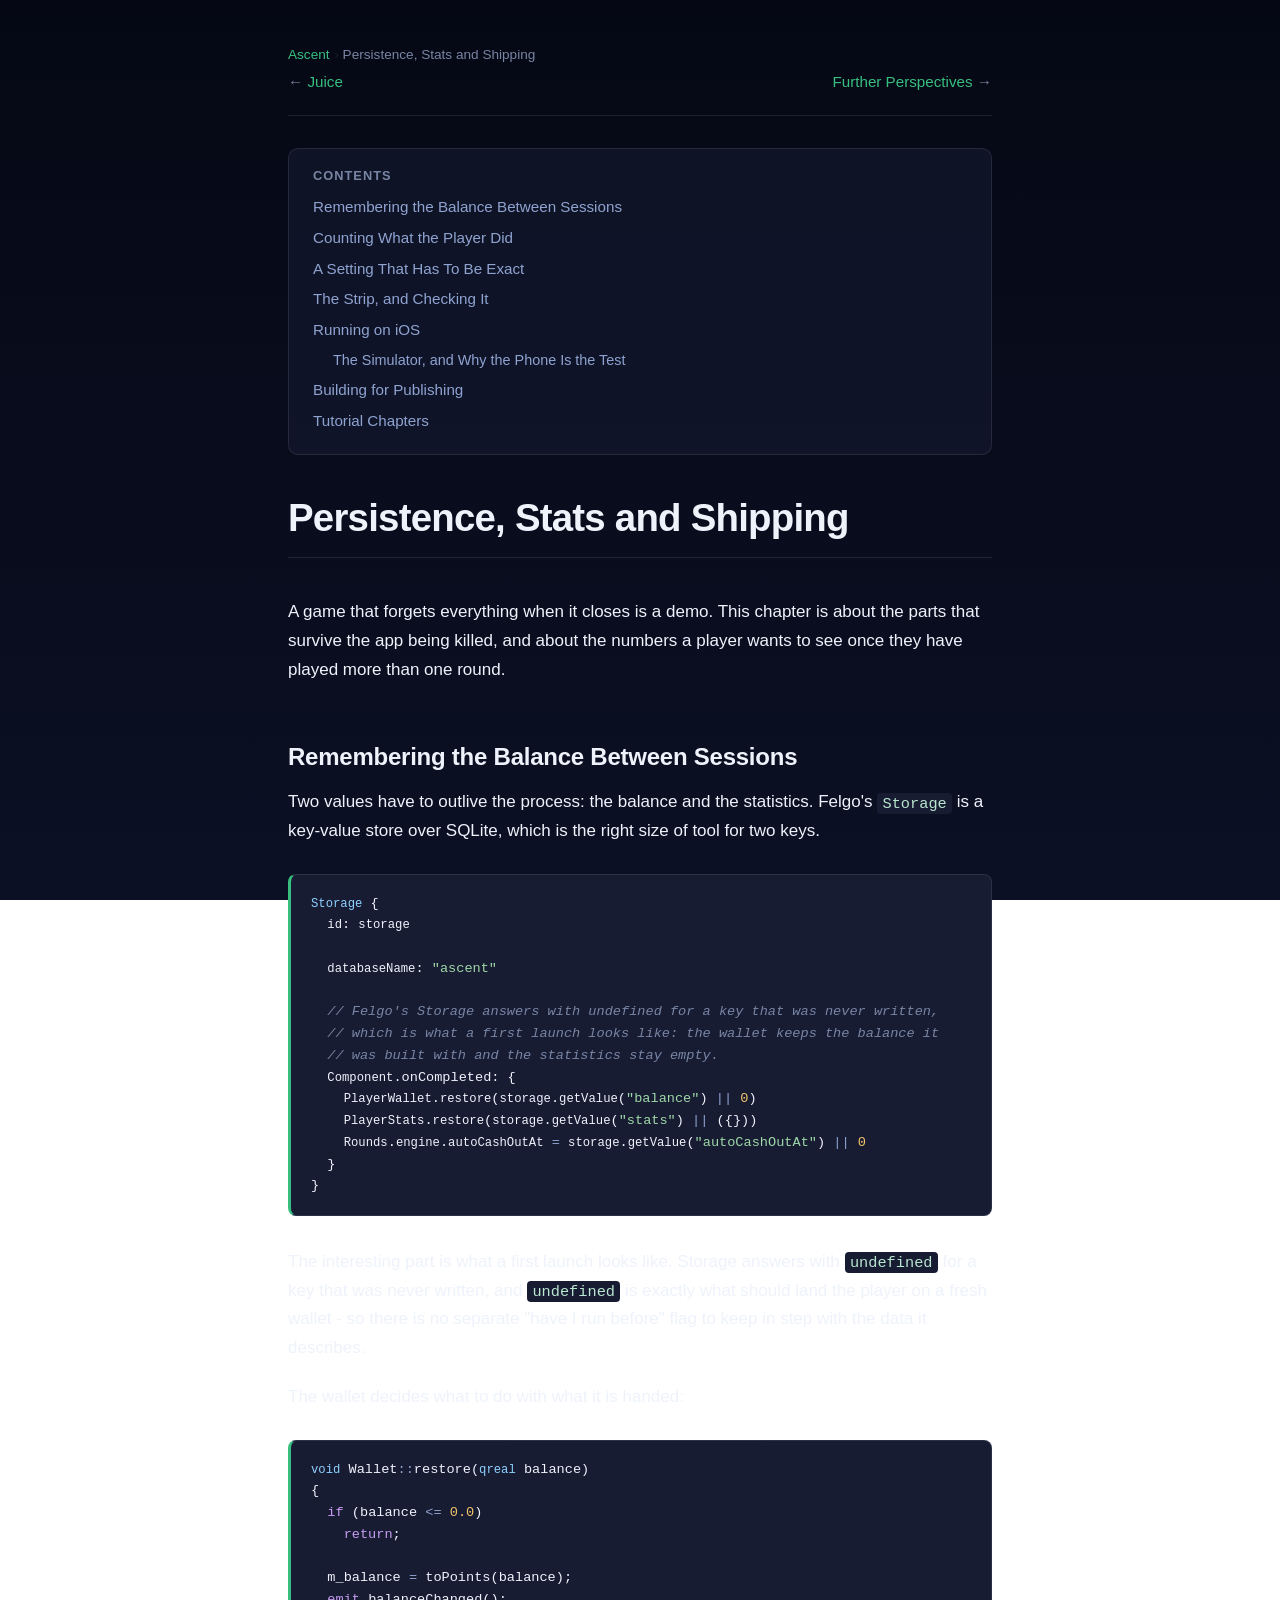
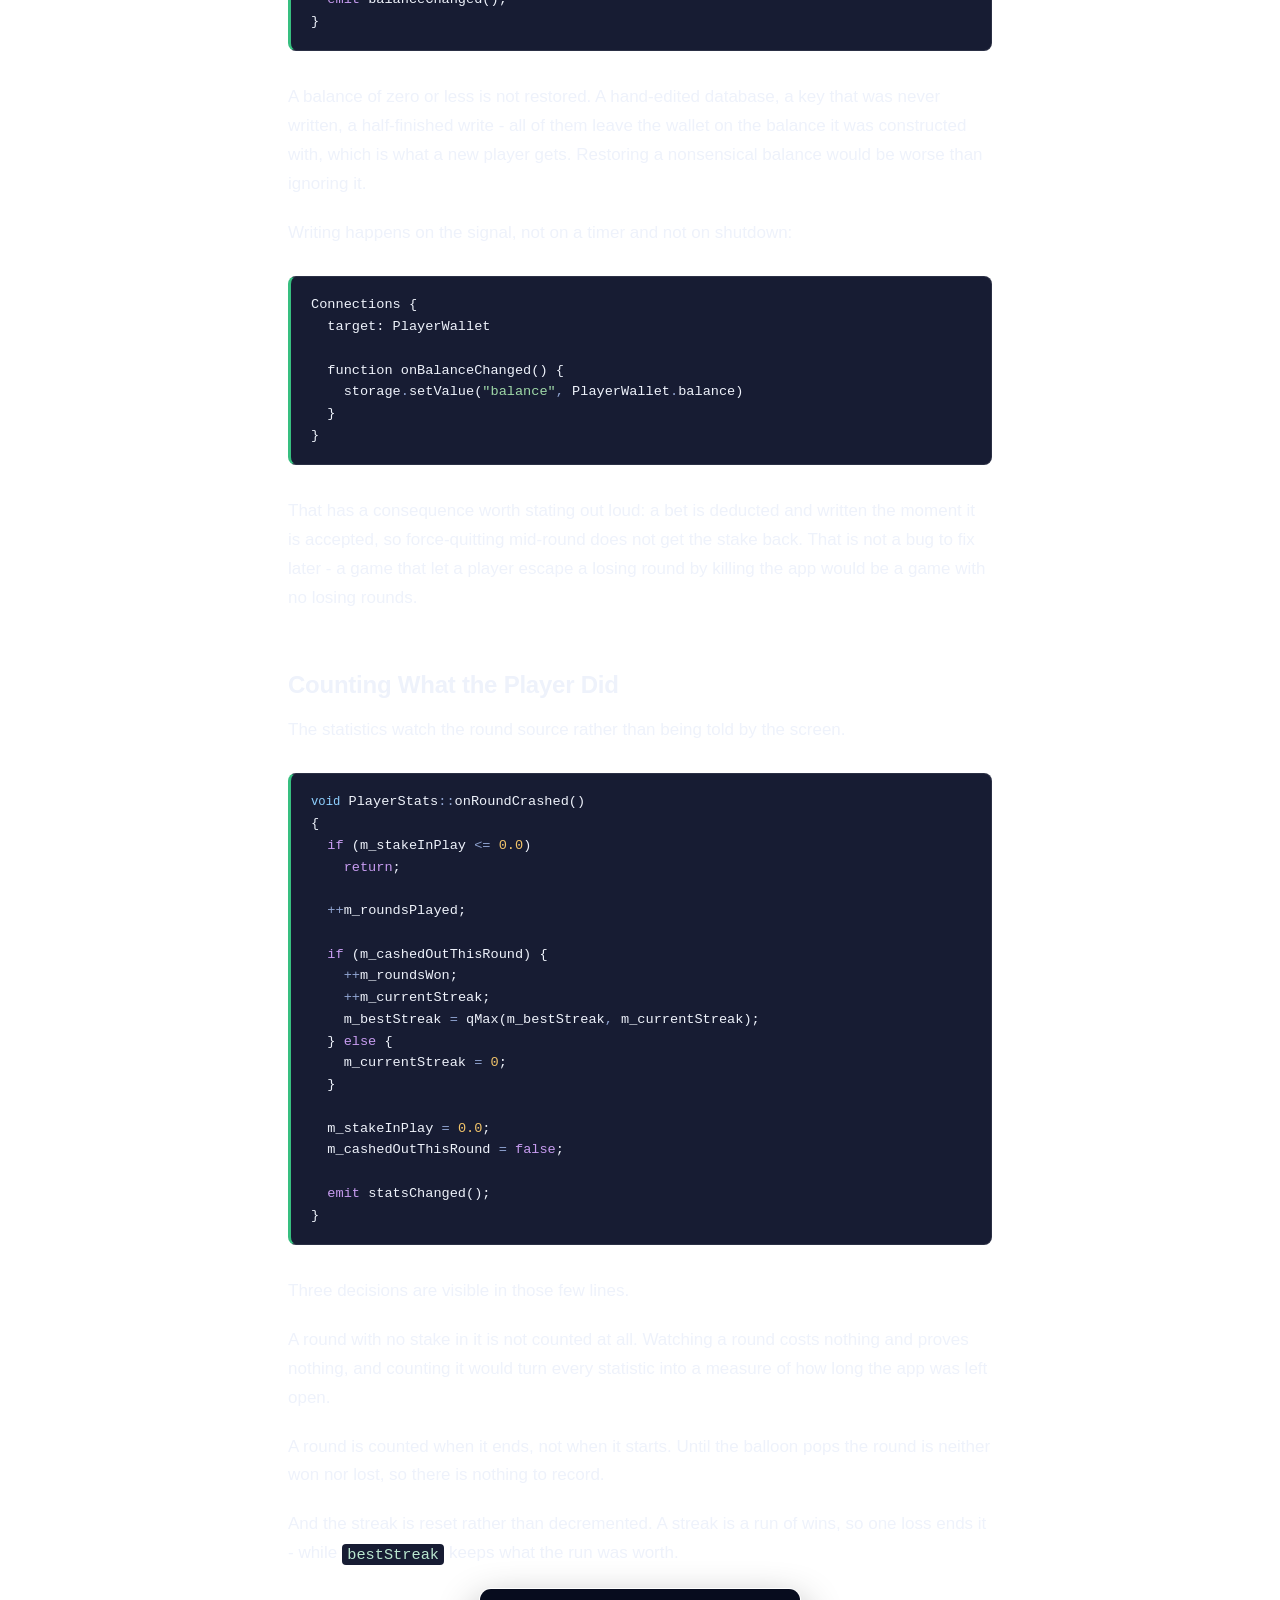
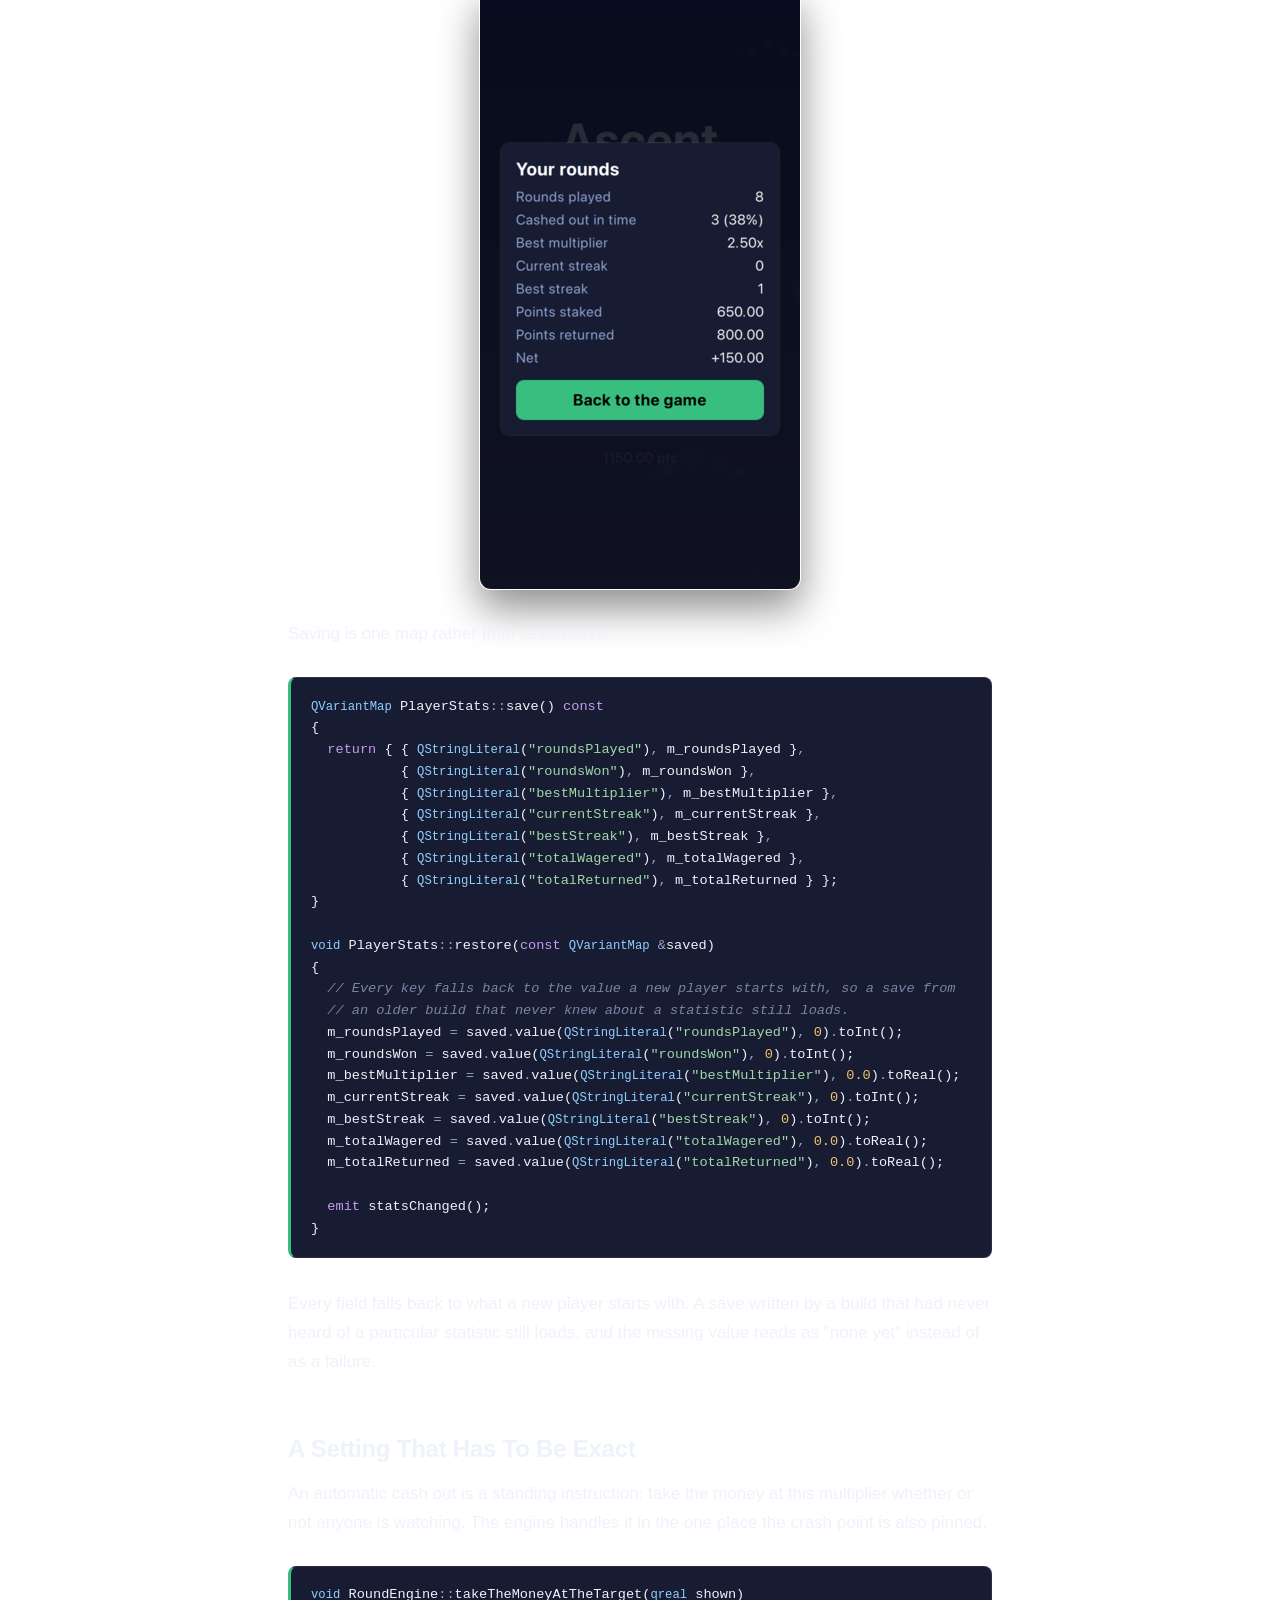
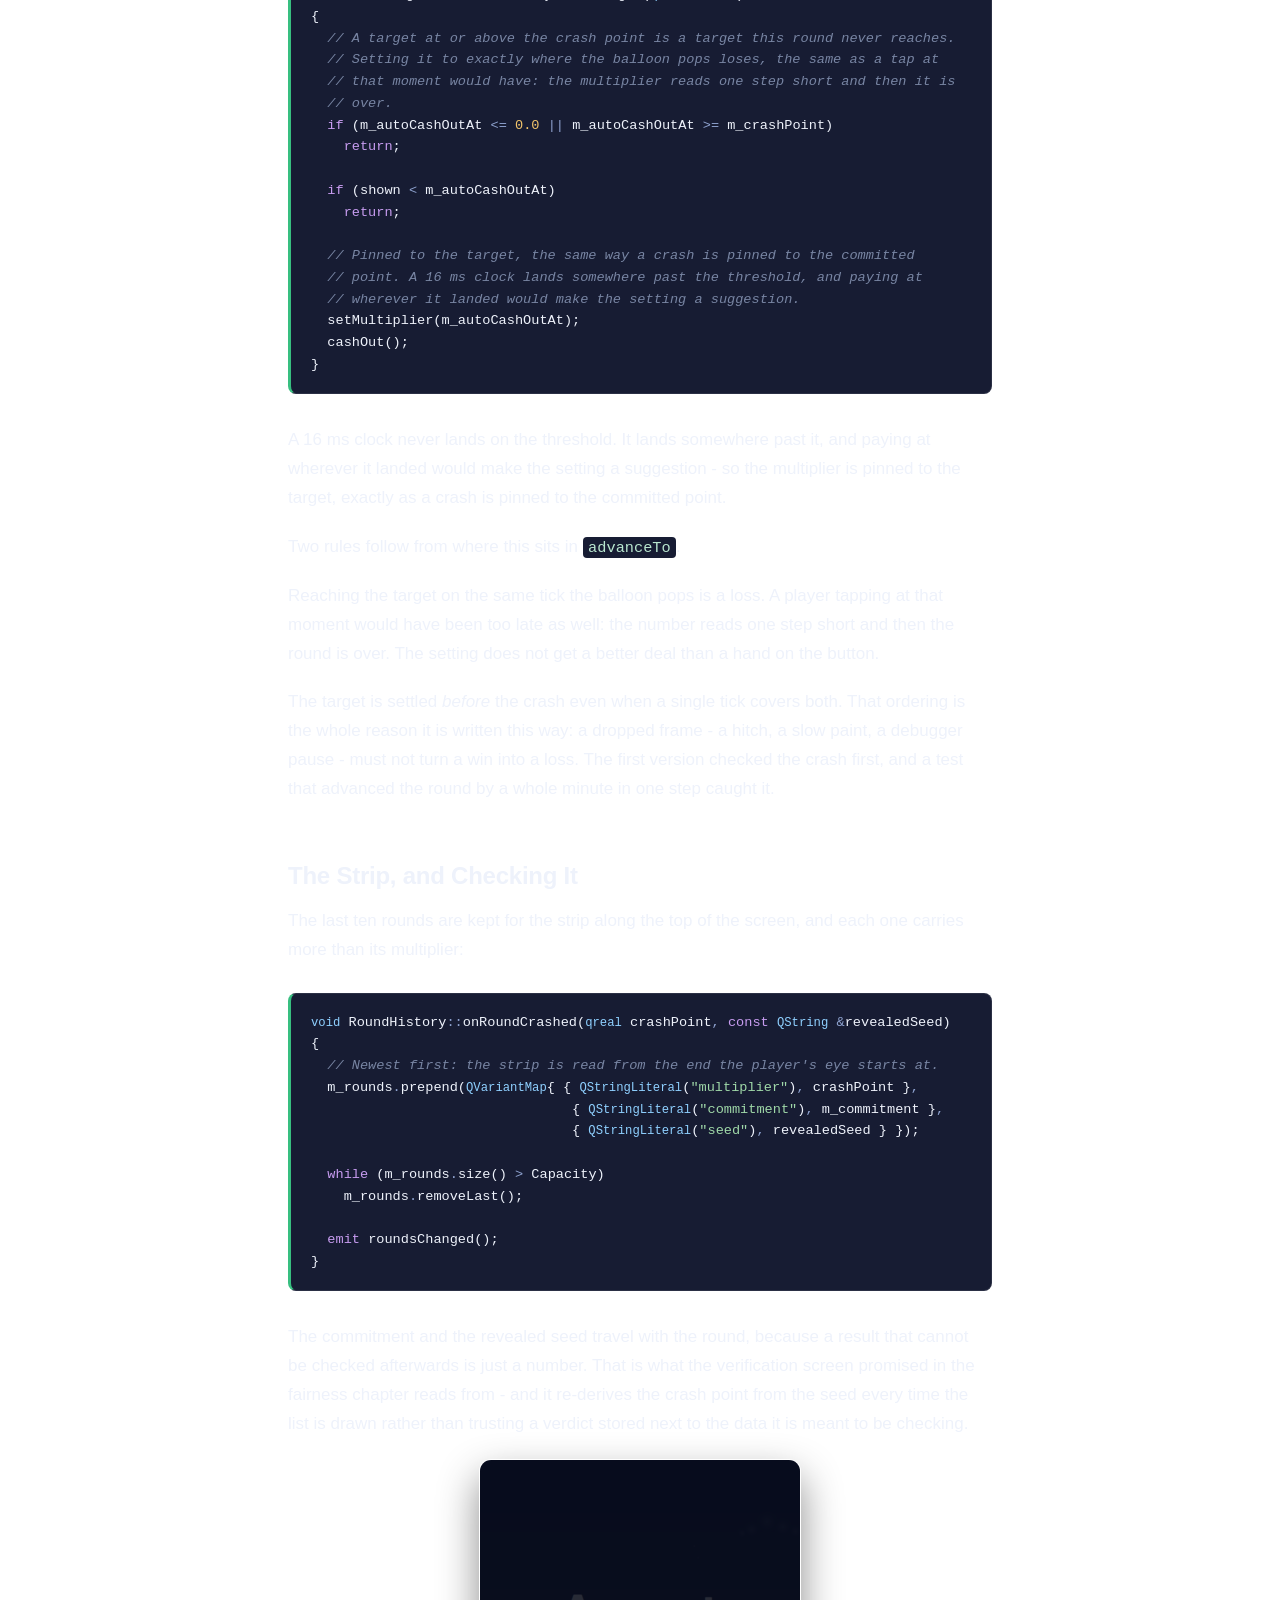
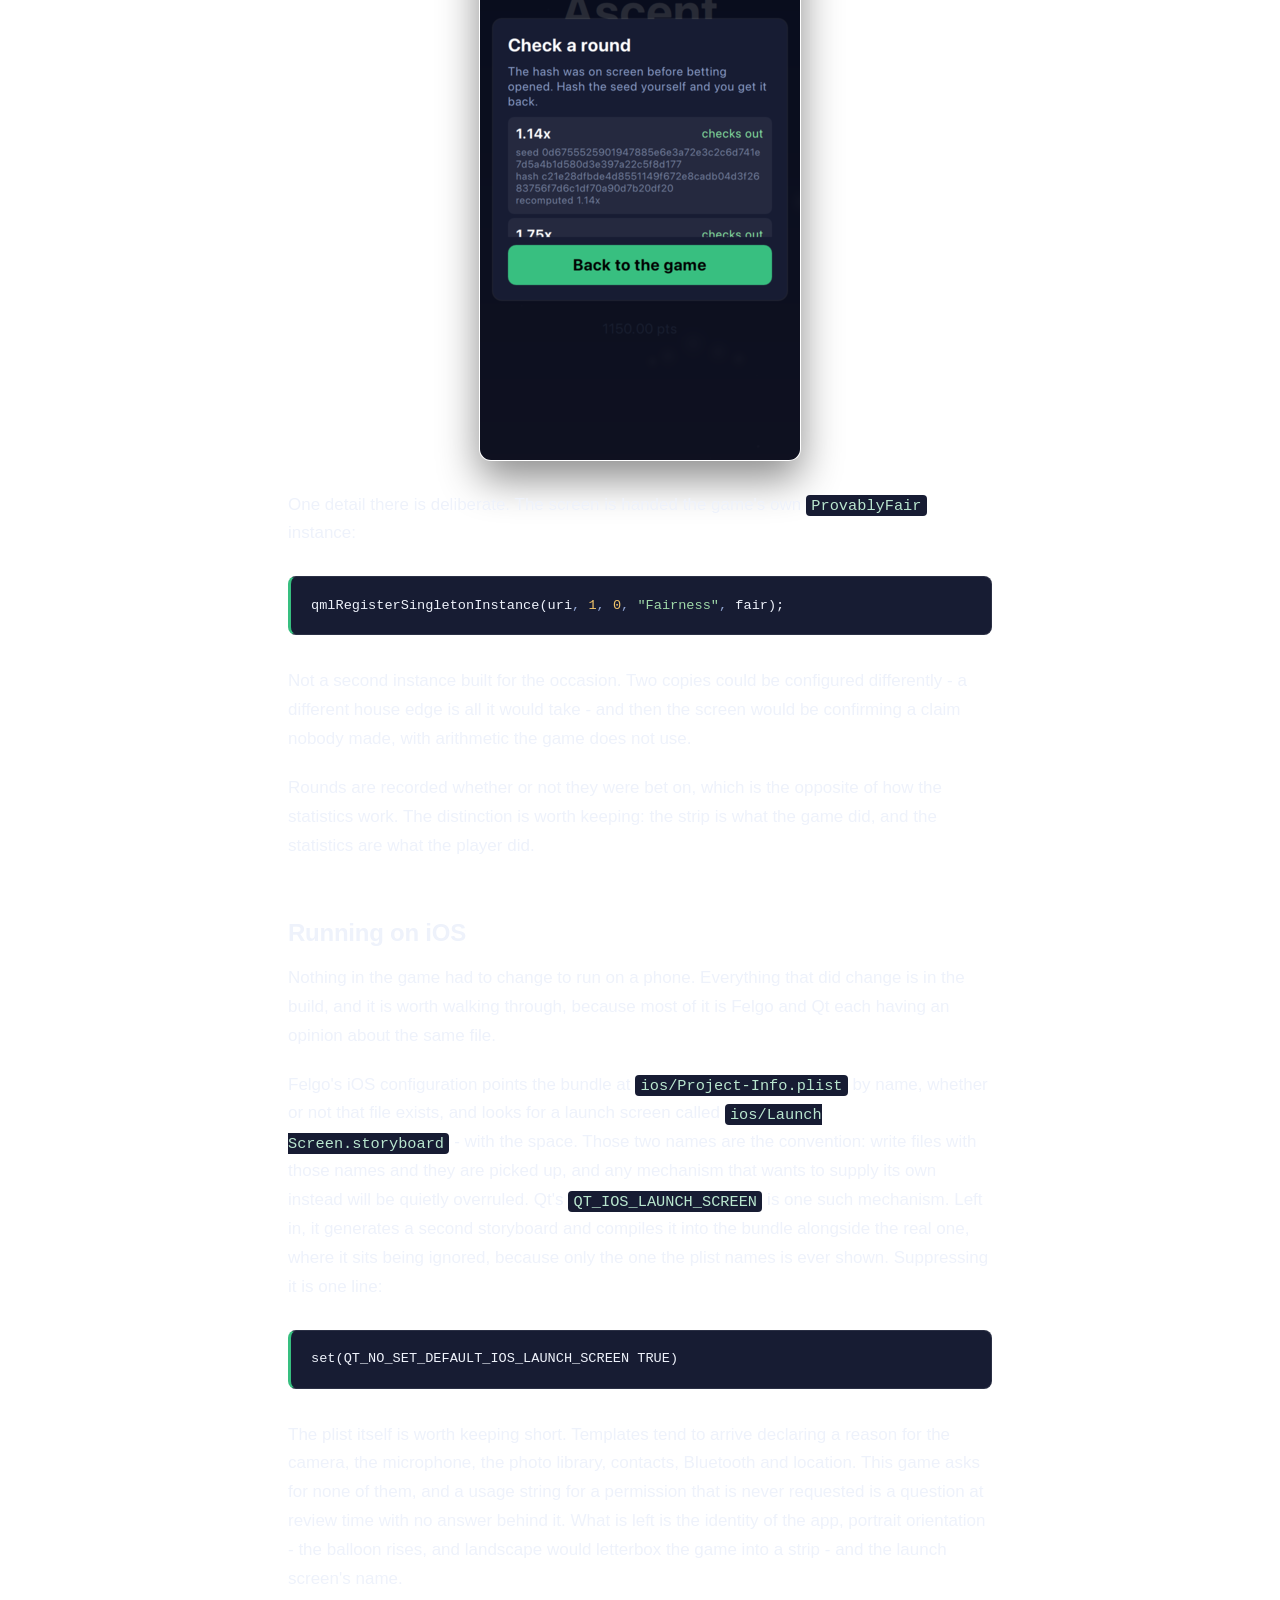
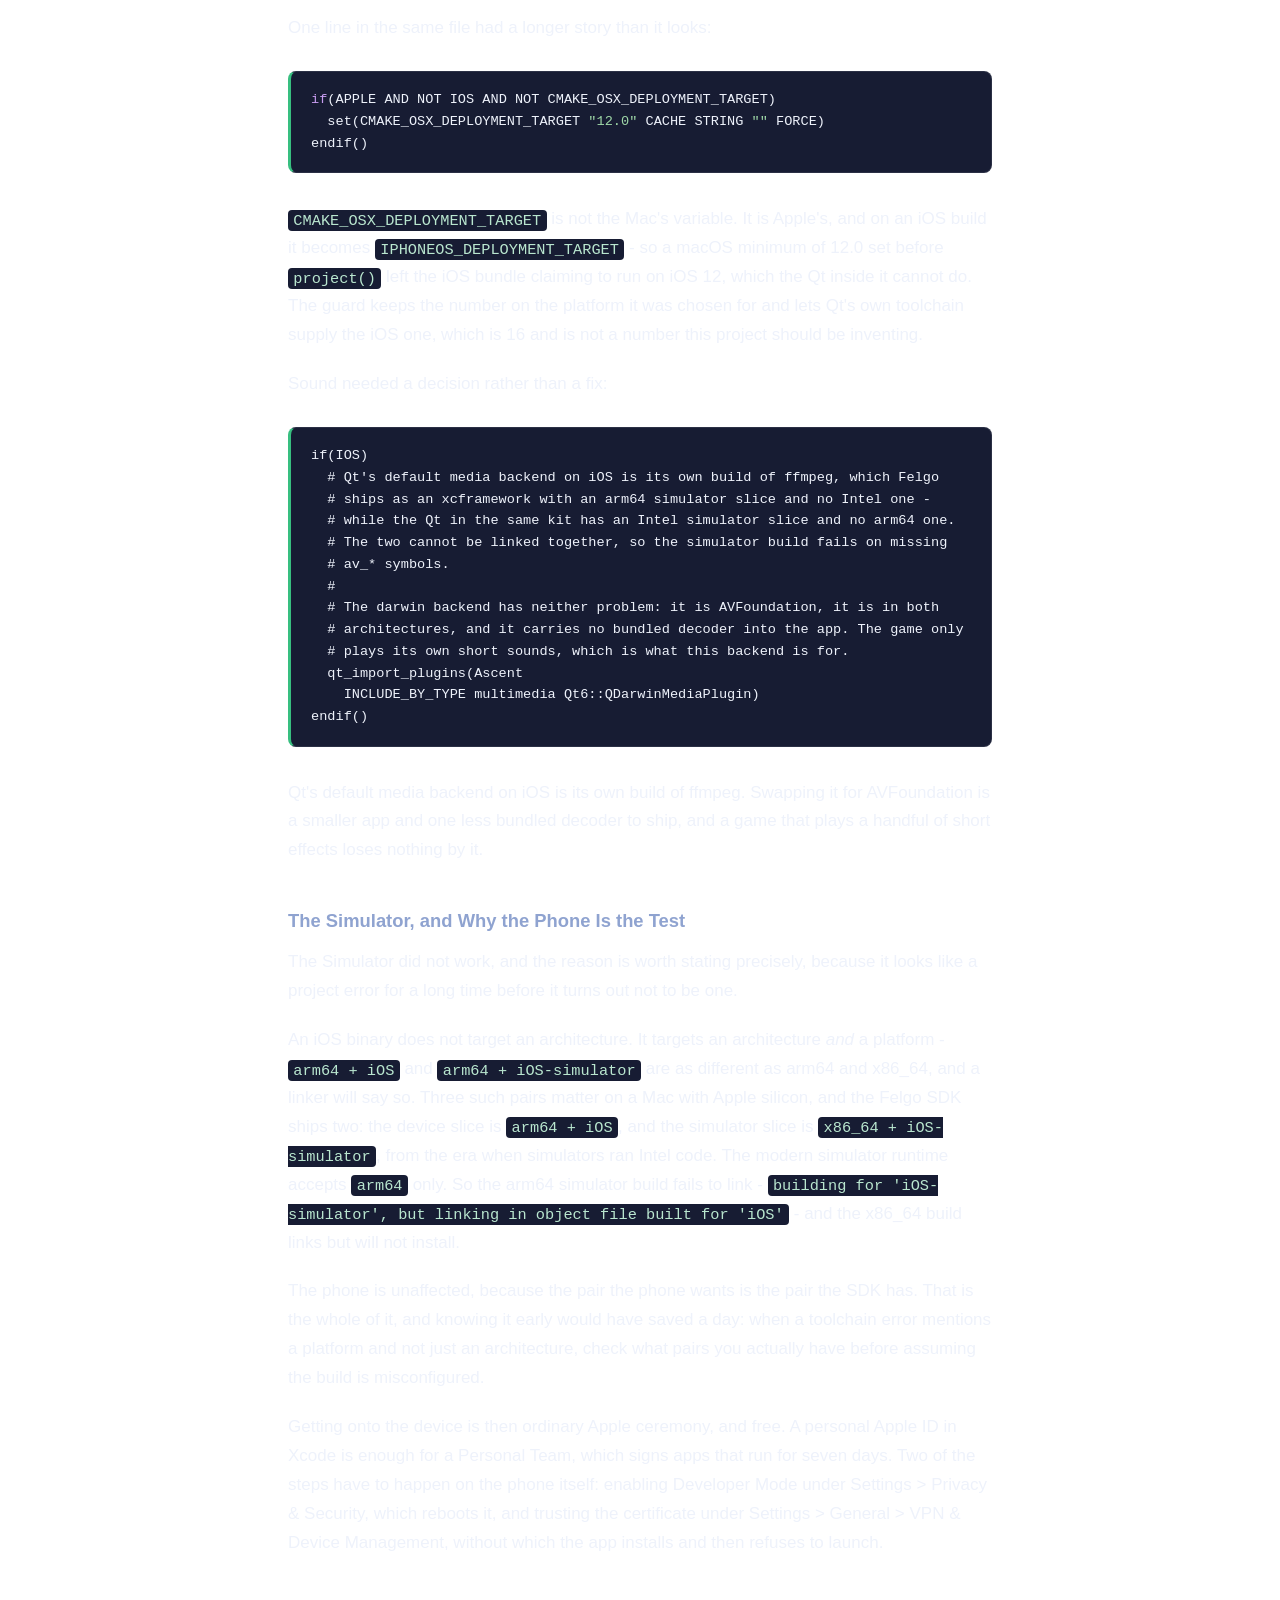
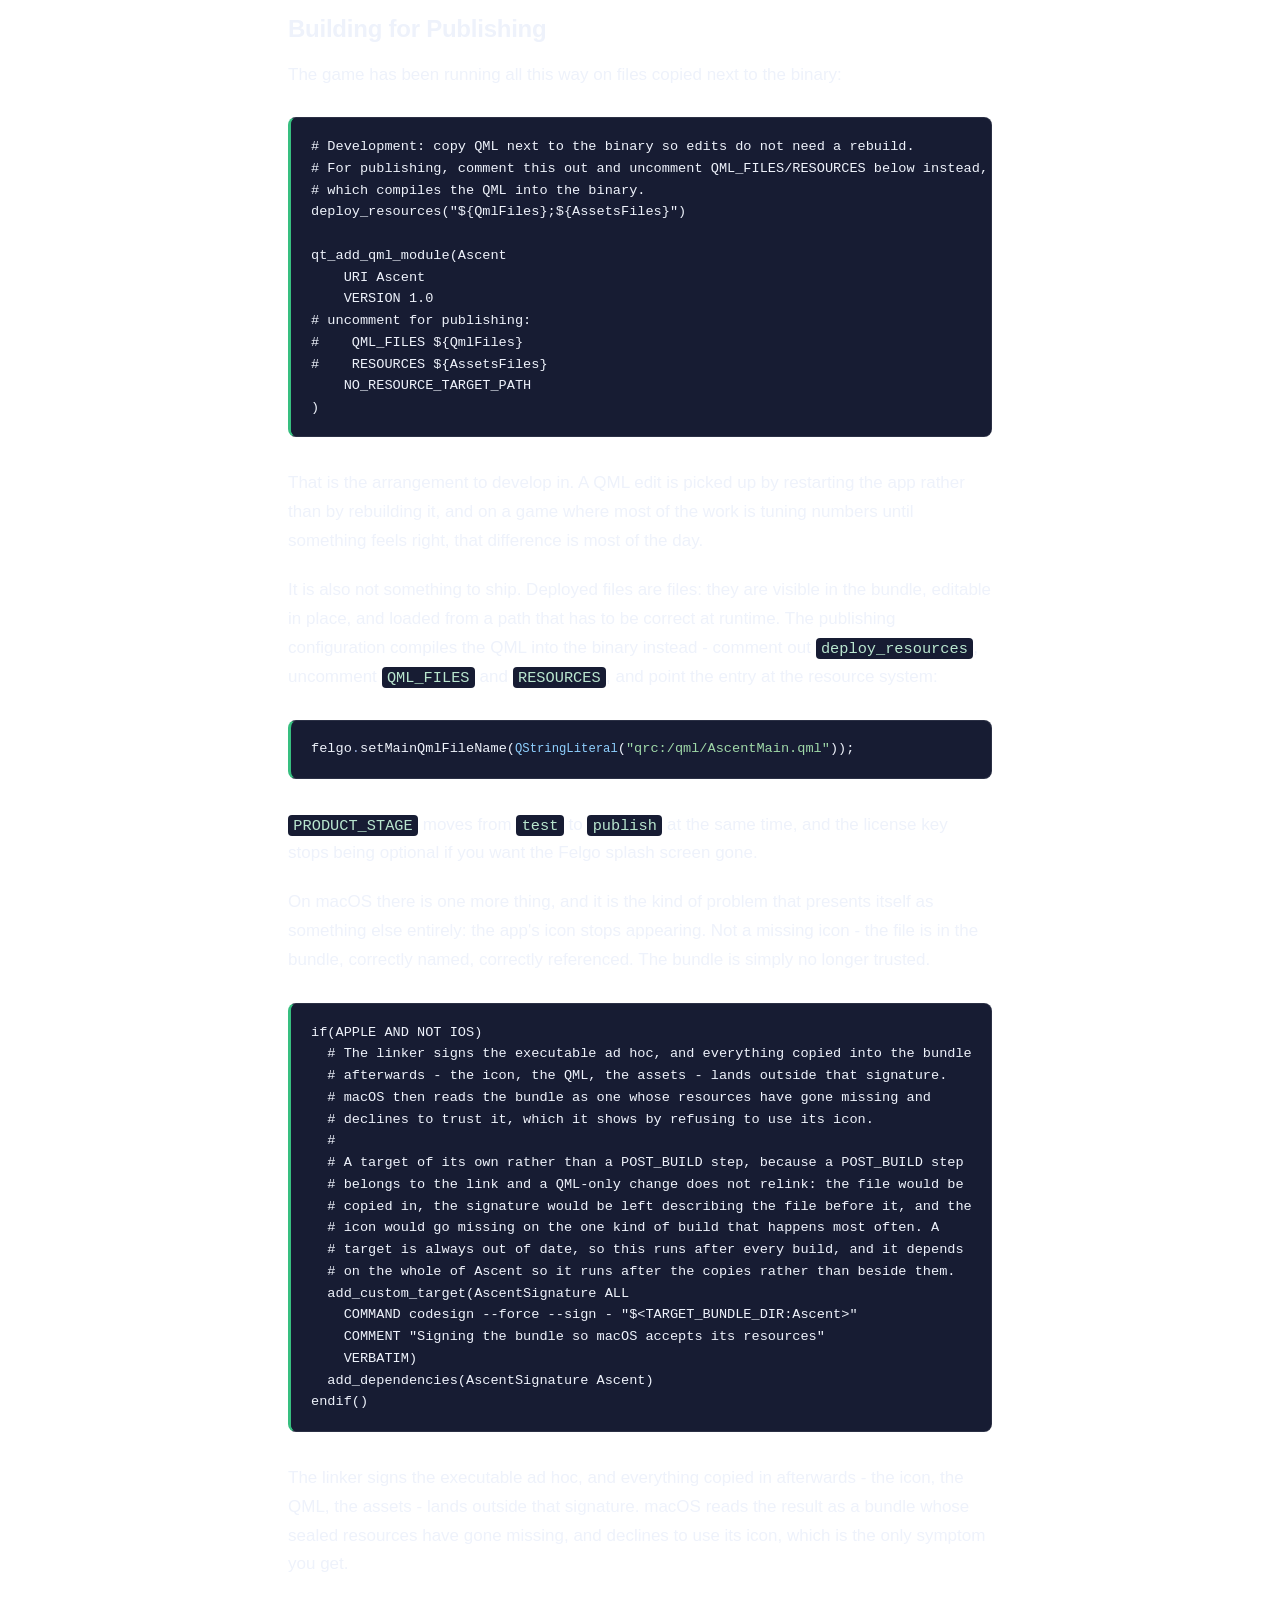
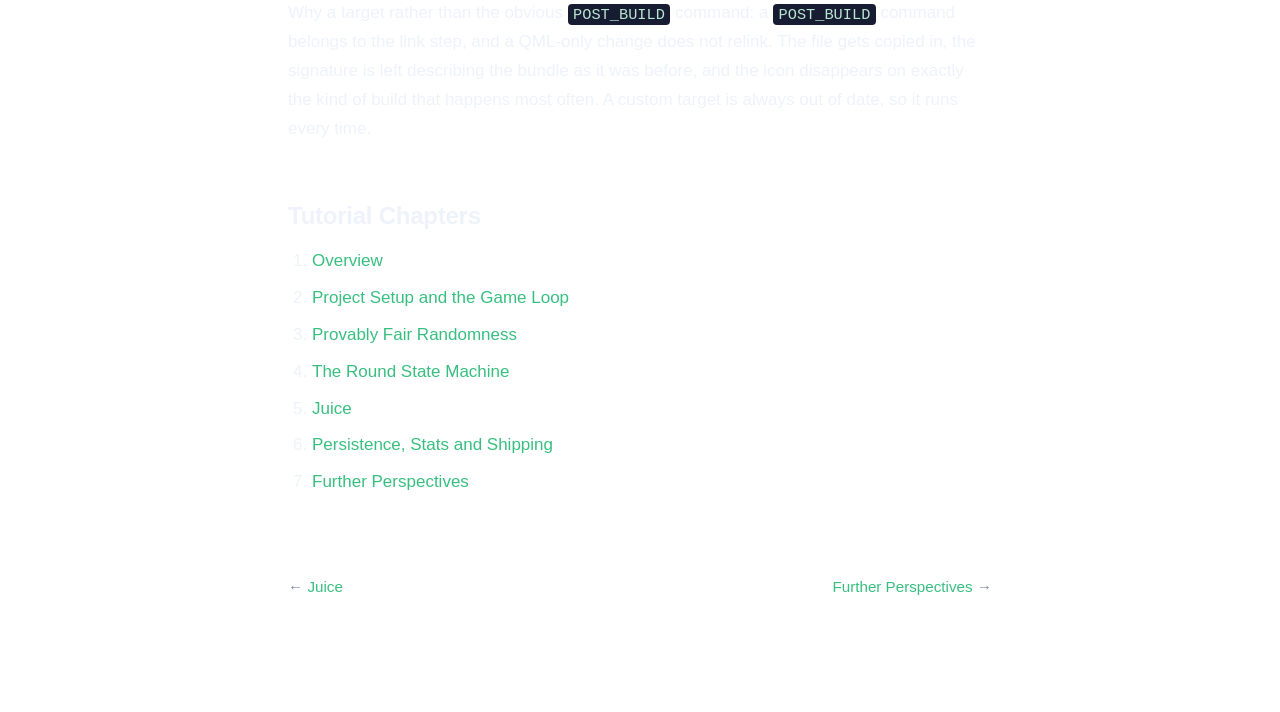
==== doc/html/ascent-shipping.html @ d43cf134 "Generated HTML documentation" ====
<!DOCTYPE html>
<html lang="en">
<head>
  <meta charset="utf-8">
<!-- ascent-shipping.qdoc -->
  <title>Persistence, Stats and Shipping | Ascent 1.0.0</title>
  <meta name="viewport" content="width=device-width, initial-scale=1">
  <link rel="stylesheet" type="text/css" href="style/ascent.css">
</head>
<body>
<li><a href="index.html">Ascent</a></li>
<li>Persistence, Stats and Shipping</li>
  <link rel="prev" href="ascent-juice.html" />
  <link rel="next" href="ascent-perspectives.html" />
<p class="naviNextPrevious headerNavi">
<a class="prevPage" href="ascent-juice.html">Juice</a>
<a class="nextPage" href="ascent-perspectives.html">Further Perspectives</a>
</p>
<div class="sidebar">
<div class="toc">
<h3 id="toc">Contents</h3>
<ul>
<li class="level1"><a href="#remembering-the-balance-between-sessions">Remembering the Balance Between Sessions</a></li>
<li class="level1"><a href="#counting-what-the-player-did">Counting What the Player Did</a></li>
<li class="level1"><a href="#a-setting-that-has-to-be-exact">A Setting That Has To Be Exact</a></li>
<li class="level1"><a href="#the-strip-and-checking-it">The Strip, and Checking It</a></li>
<li class="level1"><a href="#running-on-ios">Running on iOS</a></li>
<li class="level2"><a href="#the-simulator-and-why-the-phone-is-the-test">The Simulator, and Why the Phone Is the Test</a></li>
<li class="level1"><a href="#building-for-publishing">Building for Publishing</a></li>
<li class="level1"><a href="#tutorial-chapters">Tutorial Chapters</a></li>
</ul>
</div>
<div class="sidebar-content" id="sidebar-content"></div></div>
<h1 class="title">Persistence, Stats and Shipping</h1>
<!-- $$$ascent-shipping.html-description -->
<div class="descr" id="details">
<p>A game that forgets everything when it closes is a demo. This chapter is about the parts that survive the app being killed, and about the numbers a player wants to see once they have played more than one round.</p>
<h2 id="remembering-the-balance-between-sessions">Remembering the Balance Between Sessions</h2>
<p>Two values have to outlive the process: the balance and the statistics. Felgo's <code translate="no">Storage</code> is a key-value store over SQLite, which is the right size of tool for two keys.</p>
<pre class="qml" translate="no"><span class="type">Storage</span> {
  <span class="name">id</span>: <span class="name">storage</span>

  <span class="name">databaseName</span>: <span class="string">&quot;ascent&quot;</span>

  <span class="comment">// Felgo's Storage answers with undefined for a key that was never written,</span>
  <span class="comment">// which is what a first launch looks like: the wallet keeps the balance it</span>
  <span class="comment">// was built with and the statistics stay empty.</span>
  <span class="name">Component</span>.onCompleted: {
    <span class="name">PlayerWallet</span>.<span class="name">restore</span>(<span class="name">storage</span>.<span class="name">getValue</span>(<span class="string">&quot;balance&quot;</span>) <span class="operator">||</span> <span class="number">0</span>)
    <span class="name">PlayerStats</span>.<span class="name">restore</span>(<span class="name">storage</span>.<span class="name">getValue</span>(<span class="string">&quot;stats&quot;</span>) <span class="operator">||</span> ({}))
    <span class="name">Rounds</span>.<span class="name">engine</span>.<span class="name">autoCashOutAt</span> <span class="operator">=</span> <span class="name">storage</span>.<span class="name">getValue</span>(<span class="string">&quot;autoCashOutAt&quot;</span>) <span class="operator">||</span> <span class="number">0</span>
  }
}</pre>
<p>The interesting part is what a first launch looks like. Storage answers with <code translate="no">undefined</code> for a key that was never written, and <code translate="no">undefined</code> is exactly what should land the player on a fresh wallet - so there is no separate &quot;have I run before&quot; flag to keep in step with the data it describes.</p>
<p>The wallet decides what to do with what it is handed:</p>
<pre class="cpp" translate="no"><span class="type">void</span> Wallet<span class="operator">::</span>restore(<span class="type">qreal</span> balance)
{
  <span class="keyword">if</span> (balance <span class="operator">&lt;</span><span class="operator">=</span> <span class="number">0.0</span>)
    <span class="keyword">return</span>;

  m_balance <span class="operator">=</span> toPoints(balance);
  <span class="keyword">emit</span> balanceChanged();
}</pre>
<p>A balance of zero or less is not restored. A hand-edited database, a key that was never written, a half-finished write - all of them leave the wallet on the balance it was constructed with, which is what a new player gets. Restoring a nonsensical balance would be worse than ignoring it.</p>
<p>Writing happens on the signal, not on a timer and not on shutdown:</p>
<pre class="cpp" translate="no">Connections {
  target: PlayerWallet

  function onBalanceChanged() {
    storage<span class="operator">.</span>setValue(<span class="string">&quot;balance&quot;</span><span class="operator">,</span> PlayerWallet<span class="operator">.</span>balance)
  }
}</pre>
<p>That has a consequence worth stating out loud: a bet is deducted and written the moment it is accepted, so force-quitting mid-round does not get the stake back. That is not a bug to fix later - a game that let a player escape a losing round by killing the app would be a game with no losing rounds.</p>
<h2 id="counting-what-the-player-did">Counting What the Player Did</h2>
<p>The statistics watch the round source rather than being told by the screen.</p>
<pre class="cpp" translate="no"><span class="type">void</span> PlayerStats<span class="operator">::</span>onRoundCrashed()
{
  <span class="keyword">if</span> (m_stakeInPlay <span class="operator">&lt;</span><span class="operator">=</span> <span class="number">0.0</span>)
    <span class="keyword">return</span>;

  <span class="operator">+</span><span class="operator">+</span>m_roundsPlayed;

  <span class="keyword">if</span> (m_cashedOutThisRound) {
    <span class="operator">+</span><span class="operator">+</span>m_roundsWon;
    <span class="operator">+</span><span class="operator">+</span>m_currentStreak;
    m_bestStreak <span class="operator">=</span> qMax(m_bestStreak<span class="operator">,</span> m_currentStreak);
  } <span class="keyword">else</span> {
    m_currentStreak <span class="operator">=</span> <span class="number">0</span>;
  }

  m_stakeInPlay <span class="operator">=</span> <span class="number">0.0</span>;
  m_cashedOutThisRound <span class="operator">=</span> <span class="keyword">false</span>;

  <span class="keyword">emit</span> statsChanged();
}</pre>
<p>Three decisions are visible in those few lines.</p>
<p>A round with no stake in it is not counted at all. Watching a round costs nothing and proves nothing, and counting it would turn every statistic into a measure of how long the app was left open.</p>
<p>A round is counted when it ends, not when it starts. Until the balloon pops the round is neither won nor lost, so there is nothing to record.</p>
<p>And the streak is reset rather than decremented. A streak is a run of wins, so one loss ends it - while <code translate="no">bestStreak</code> keeps what the run was worth.</p>
<p class="centerAlign"><img src="images/ascent-stats.png" alt="What eight rounds look like from the player's side" /></p><p>Saving is one map rather than seven keys:</p>
<pre class="cpp" translate="no"><span class="type">QVariantMap</span> PlayerStats<span class="operator">::</span>save() <span class="keyword">const</span>
{
  <span class="keyword">return</span> { { <span class="type">QStringLiteral</span>(<span class="string">&quot;roundsPlayed&quot;</span>)<span class="operator">,</span> m_roundsPlayed }<span class="operator">,</span>
           { <span class="type">QStringLiteral</span>(<span class="string">&quot;roundsWon&quot;</span>)<span class="operator">,</span> m_roundsWon }<span class="operator">,</span>
           { <span class="type">QStringLiteral</span>(<span class="string">&quot;bestMultiplier&quot;</span>)<span class="operator">,</span> m_bestMultiplier }<span class="operator">,</span>
           { <span class="type">QStringLiteral</span>(<span class="string">&quot;currentStreak&quot;</span>)<span class="operator">,</span> m_currentStreak }<span class="operator">,</span>
           { <span class="type">QStringLiteral</span>(<span class="string">&quot;bestStreak&quot;</span>)<span class="operator">,</span> m_bestStreak }<span class="operator">,</span>
           { <span class="type">QStringLiteral</span>(<span class="string">&quot;totalWagered&quot;</span>)<span class="operator">,</span> m_totalWagered }<span class="operator">,</span>
           { <span class="type">QStringLiteral</span>(<span class="string">&quot;totalReturned&quot;</span>)<span class="operator">,</span> m_totalReturned } };
}

<span class="type">void</span> PlayerStats<span class="operator">::</span>restore(<span class="keyword">const</span> <span class="type">QVariantMap</span> <span class="operator">&amp;</span>saved)
{
  <span class="comment">// Every key falls back to the value a new player starts with, so a save from</span>
  <span class="comment">// an older build that never knew about a statistic still loads.</span>
  m_roundsPlayed <span class="operator">=</span> saved<span class="operator">.</span>value(<span class="type">QStringLiteral</span>(<span class="string">&quot;roundsPlayed&quot;</span>)<span class="operator">,</span> <span class="number">0</span>)<span class="operator">.</span>toInt();
  m_roundsWon <span class="operator">=</span> saved<span class="operator">.</span>value(<span class="type">QStringLiteral</span>(<span class="string">&quot;roundsWon&quot;</span>)<span class="operator">,</span> <span class="number">0</span>)<span class="operator">.</span>toInt();
  m_bestMultiplier <span class="operator">=</span> saved<span class="operator">.</span>value(<span class="type">QStringLiteral</span>(<span class="string">&quot;bestMultiplier&quot;</span>)<span class="operator">,</span> <span class="number">0.0</span>)<span class="operator">.</span>toReal();
  m_currentStreak <span class="operator">=</span> saved<span class="operator">.</span>value(<span class="type">QStringLiteral</span>(<span class="string">&quot;currentStreak&quot;</span>)<span class="operator">,</span> <span class="number">0</span>)<span class="operator">.</span>toInt();
  m_bestStreak <span class="operator">=</span> saved<span class="operator">.</span>value(<span class="type">QStringLiteral</span>(<span class="string">&quot;bestStreak&quot;</span>)<span class="operator">,</span> <span class="number">0</span>)<span class="operator">.</span>toInt();
  m_totalWagered <span class="operator">=</span> saved<span class="operator">.</span>value(<span class="type">QStringLiteral</span>(<span class="string">&quot;totalWagered&quot;</span>)<span class="operator">,</span> <span class="number">0.0</span>)<span class="operator">.</span>toReal();
  m_totalReturned <span class="operator">=</span> saved<span class="operator">.</span>value(<span class="type">QStringLiteral</span>(<span class="string">&quot;totalReturned&quot;</span>)<span class="operator">,</span> <span class="number">0.0</span>)<span class="operator">.</span>toReal();

  <span class="keyword">emit</span> statsChanged();
}</pre>
<p>Every field falls back to what a new player starts with. A save written by a build that had never heard of a particular statistic still loads, and the missing value reads as &quot;none yet&quot; instead of as a failure.</p>
<h2 id="a-setting-that-has-to-be-exact">A Setting That Has To Be Exact</h2>
<p>An automatic cash out is a standing instruction: take the money at this multiplier whether or not anyone is watching. The engine handles it in the one place the crash point is also pinned.</p>
<pre class="cpp" translate="no"><span class="type">void</span> RoundEngine<span class="operator">::</span>takeTheMoneyAtTheTarget(<span class="type">qreal</span> shown)
{
  <span class="comment">// A target at or above the crash point is a target this round never reaches.</span>
  <span class="comment">// Setting it to exactly where the balloon pops loses, the same as a tap at</span>
  <span class="comment">// that moment would have: the multiplier reads one step short and then it is</span>
  <span class="comment">// over.</span>
  <span class="keyword">if</span> (m_autoCashOutAt <span class="operator">&lt;</span><span class="operator">=</span> <span class="number">0.0</span> <span class="operator">|</span><span class="operator">|</span> m_autoCashOutAt <span class="operator">&gt;</span><span class="operator">=</span> m_crashPoint)
    <span class="keyword">return</span>;

  <span class="keyword">if</span> (shown <span class="operator">&lt;</span> m_autoCashOutAt)
    <span class="keyword">return</span>;

  <span class="comment">// Pinned to the target, the same way a crash is pinned to the committed</span>
  <span class="comment">// point. A 16 ms clock lands somewhere past the threshold, and paying at</span>
  <span class="comment">// wherever it landed would make the setting a suggestion.</span>
  setMultiplier(m_autoCashOutAt);
  cashOut();
}</pre>
<p>A 16 ms clock never lands on the threshold. It lands somewhere past it, and paying at wherever it landed would make the setting a suggestion - so the multiplier is pinned to the target, exactly as a crash is pinned to the committed point.</p>
<p>Two rules follow from where this sits in <code translate="no">advanceTo</code>.</p>
<p>Reaching the target on the same tick the balloon pops is a loss. A player tapping at that moment would have been too late as well: the number reads one step short and then the round is over. The setting does not get a better deal than a hand on the button.</p>
<p>The target is settled <i>before</i> the crash even when a single tick covers both. That ordering is the whole reason it is written this way: a dropped frame - a hitch, a slow paint, a debugger pause - must not turn a win into a loss. The first version checked the crash first, and a test that advanced the round by a whole minute in one step caught it.</p>
<h2 id="the-strip-and-checking-it">The Strip, and Checking It</h2>
<p>The last ten rounds are kept for the strip along the top of the screen, and each one carries more than its multiplier:</p>
<pre class="cpp" translate="no"><span class="type">void</span> RoundHistory<span class="operator">::</span>onRoundCrashed(<span class="type">qreal</span> crashPoint<span class="operator">,</span> <span class="keyword">const</span> <span class="type">QString</span> <span class="operator">&amp;</span>revealedSeed)
{
  <span class="comment">// Newest first: the strip is read from the end the player's eye starts at.</span>
  m_rounds<span class="operator">.</span>prepend(<span class="type">QVariantMap</span>{ { <span class="type">QStringLiteral</span>(<span class="string">&quot;multiplier&quot;</span>)<span class="operator">,</span> crashPoint }<span class="operator">,</span>
                                { <span class="type">QStringLiteral</span>(<span class="string">&quot;commitment&quot;</span>)<span class="operator">,</span> m_commitment }<span class="operator">,</span>
                                { <span class="type">QStringLiteral</span>(<span class="string">&quot;seed&quot;</span>)<span class="operator">,</span> revealedSeed } });

  <span class="keyword">while</span> (m_rounds<span class="operator">.</span>size() <span class="operator">&gt;</span> Capacity)
    m_rounds<span class="operator">.</span>removeLast();

  <span class="keyword">emit</span> roundsChanged();
}</pre>
<p>The commitment and the revealed seed travel with the round, because a result that cannot be checked afterwards is just a number. That is what the verification screen promised in the fairness chapter reads from - and it re-derives the crash point from the seed every time the list is drawn rather than trusting a verdict stored next to the data it is meant to be checking.</p>
<p class="centerAlign"><img src="images/ascent-verify.png" alt="The verification screen: each past round with its commitment, its revealed seed, and the crash point recomputed on the spot" /></p><p>One detail there is deliberate. The screen is handed the game's own <code translate="no">ProvablyFair</code> instance:</p>
<pre class="cpp" translate="no">qmlRegisterSingletonInstance(uri<span class="operator">,</span> <span class="number">1</span><span class="operator">,</span> <span class="number">0</span><span class="operator">,</span> <span class="string">&quot;Fairness&quot;</span><span class="operator">,</span> fair);</pre>
<p>Not a second instance built for the occasion. Two copies could be configured differently - a different house edge is all it would take - and then the screen would be confirming a claim nobody made, with arithmetic the game does not use.</p>
<p>Rounds are recorded whether or not they were bet on, which is the opposite of how the statistics work. The distinction is worth keeping: the strip is what the game did, and the statistics are what the player did.</p>
<h2 id="running-on-ios">Running on iOS</h2>
<p>Nothing in the game had to change to run on a phone. Everything that did change is in the build, and it is worth walking through, because most of it is Felgo and Qt each having an opinion about the same file.</p>
<p>Felgo's iOS configuration points the bundle at <code translate="no">ios/Project-Info.plist</code> by name, whether or not that file exists, and looks for a launch screen called <code translate="no">ios/Launch Screen.storyboard</code> - with the space. Those two names are the convention: write files with those names and they are picked up, and any mechanism that wants to supply its own instead will be quietly overruled. Qt's <code translate="no">QT_IOS_LAUNCH_SCREEN</code> is one such mechanism. Left in, it generates a second storyboard and compiles it into the bundle alongside the real one, where it sits being ignored, because only the one the plist names is ever shown. Suppressing it is one line:</p>
<pre class="cpp" translate="no">set(QT_NO_SET_DEFAULT_IOS_LAUNCH_SCREEN TRUE)</pre>
<p>The plist itself is worth keeping short. Templates tend to arrive declaring a reason for the camera, the microphone, the photo library, contacts, Bluetooth and location. This game asks for none of them, and a usage string for a permission that is never requested is a question at review time with no answer behind it. What is left is the identity of the app, portrait orientation - the balloon rises, and landscape would letterbox the game into a strip - and the launch screen's name.</p>
<p>One line in the same file had a longer story than it looks:</p>
<pre class="cpp" translate="no"><span class="keyword">if</span>(APPLE AND NOT IOS AND NOT CMAKE_OSX_DEPLOYMENT_TARGET)
  set(CMAKE_OSX_DEPLOYMENT_TARGET <span class="string">&quot;12.0&quot;</span> CACHE STRING <span class="string">&quot;&quot;</span> FORCE)
endif()</pre>
<p><code translate="no">CMAKE_OSX_DEPLOYMENT_TARGET</code> is not the Mac's variable. It is Apple's, and on an iOS build it becomes <code translate="no">IPHONEOS_DEPLOYMENT_TARGET</code> - so a macOS minimum of 12.0 set before <code translate="no">project()</code> left the iOS bundle claiming to run on iOS 12, which the Qt inside it cannot do. The guard keeps the number on the platform it was chosen for and lets Qt's own toolchain supply the iOS one, which is 16 and is not a number this project should be inventing.</p>
<p>Sound needed a decision rather than a fix:</p>
<pre class="cpp" translate="no">if(IOS)
  # Qt's default media backend on iOS is its own build of ffmpeg, which Felgo
  # ships as an xcframework with an arm64 simulator slice and no Intel one -
  # while the Qt in the same kit has an Intel simulator slice and no arm64 one.
  # The two cannot be linked together, so the simulator build fails on missing
  # av_* symbols.
  #
  # The darwin backend has neither problem: it is AVFoundation, it is in both
  # architectures, and it carries no bundled decoder into the app. The game only
  # plays its own short sounds, which is what this backend is for.
  qt_import_plugins(Ascent
    INCLUDE_BY_TYPE multimedia Qt6::QDarwinMediaPlugin)
endif()</pre>
<p>Qt's default media backend on iOS is its own build of ffmpeg. Swapping it for AVFoundation is a smaller app and one less bundled decoder to ship, and a game that plays a handful of short effects loses nothing by it.</p>
<h3 id="the-simulator-and-why-the-phone-is-the-test">The Simulator, and Why the Phone Is the Test</h3>
<p>The Simulator did not work, and the reason is worth stating precisely, because it looks like a project error for a long time before it turns out not to be one.</p>
<p>An iOS binary does not target an architecture. It targets an architecture <i>and</i> a platform - <code translate="no">arm64 + iOS</code> and <code translate="no">arm64 + iOS-simulator</code> are as different as arm64 and x86_64, and a linker will say so. Three such pairs matter on a Mac with Apple silicon, and the Felgo SDK ships two: the device slice is <code translate="no">arm64 + iOS</code>, and the simulator slice is <code translate="no">x86_64 + iOS-simulator</code>, from the era when simulators ran Intel code. The modern simulator runtime accepts <code translate="no">arm64</code> only. So the arm64 simulator build fails to link - <code translate="no">building for 'iOS-simulator', but linking in object file built for 'iOS'</code> - and the x86_64 build links but will not install.</p>
<p>The phone is unaffected, because the pair the phone wants is the pair the SDK has. That is the whole of it, and knowing it early would have saved a day: when a toolchain error mentions a platform and not just an architecture, check what pairs you actually have before assuming the build is misconfigured.</p>
<p>Getting onto the device is then ordinary Apple ceremony, and free. A personal Apple ID in Xcode is enough for a Personal Team, which signs apps that run for seven days. Two of the steps have to happen on the phone itself: enabling Developer Mode under Settings &gt; Privacy &amp; Security, which reboots it, and trusting the certificate under Settings &gt; General &gt; VPN &amp; Device Management, without which the app installs and then refuses to launch.</p>
<h2 id="building-for-publishing">Building for Publishing</h2>
<p>The game has been running all this way on files copied next to the binary:</p>
<pre class="cpp" translate="no"># Development: copy QML next to the binary so edits do not need a rebuild.
# For publishing, comment this out and uncomment QML_FILES/RESOURCES below instead,
# which compiles the QML into the binary.
deploy_resources(&quot;${QmlFiles};${AssetsFiles}&quot;)

qt_add_qml_module(Ascent
    URI Ascent
    VERSION 1.0
# uncomment for publishing:
#    QML_FILES ${QmlFiles}
#    RESOURCES ${AssetsFiles}
    NO_RESOURCE_TARGET_PATH
)</pre>
<p>That is the arrangement to develop in. A QML edit is picked up by restarting the app rather than by rebuilding it, and on a game where most of the work is tuning numbers until something feels right, that difference is most of the day.</p>
<p>It is also not something to ship. Deployed files are files: they are visible in the bundle, editable in place, and loaded from a path that has to be correct at runtime. The publishing configuration compiles the QML into the binary instead - comment out <code translate="no">deploy_resources</code>, uncomment <code translate="no">QML_FILES</code> and <code translate="no">RESOURCES</code>, and point the entry at the resource system:</p>
<pre class="cpp" translate="no">felgo<span class="operator">.</span>setMainQmlFileName(<span class="type">QStringLiteral</span>(<span class="string">&quot;qrc:/qml/AscentMain.qml&quot;</span>));</pre>
<p><code translate="no">PRODUCT_STAGE</code> moves from <code translate="no">test</code> to <code translate="no">publish</code> at the same time, and the license key stops being optional if you want the Felgo splash screen gone.</p>
<p>On macOS there is one more thing, and it is the kind of problem that presents itself as something else entirely: the app's icon stops appearing. Not a missing icon - the file is in the bundle, correctly named, correctly referenced. The bundle is simply no longer trusted.</p>
<pre class="cpp" translate="no">if(APPLE AND NOT IOS)
  # The linker signs the executable ad hoc, and everything copied into the bundle
  # afterwards - the icon, the QML, the assets - lands outside that signature.
  # macOS then reads the bundle as one whose resources have gone missing and
  # declines to trust it, which it shows by refusing to use its icon.
  #
  # A target of its own rather than a POST_BUILD step, because a POST_BUILD step
  # belongs to the link and a QML-only change does not relink: the file would be
  # copied in, the signature would be left describing the file before it, and the
  # icon would go missing on the one kind of build that happens most often. A
  # target is always out of date, so this runs after every build, and it depends
  # on the whole of Ascent so it runs after the copies rather than beside them.
  add_custom_target(AscentSignature ALL
    COMMAND codesign --force --sign - &quot;$&lt;TARGET_BUNDLE_DIR:Ascent&gt;&quot;
    COMMENT &quot;Signing the bundle so macOS accepts its resources&quot;
    VERBATIM)
  add_dependencies(AscentSignature Ascent)
endif()</pre>
<p>The linker signs the executable ad hoc, and everything copied in afterwards - the icon, the QML, the assets - lands outside that signature. macOS reads the result as a bundle whose sealed resources have gone missing, and declines to use its icon, which is the only symptom you get.</p>
<p>Why a target rather than the obvious <code translate="no">POST_BUILD</code> command: a <code translate="no">POST_BUILD</code> command belongs to the link step, and a QML-only change does not relink. The file gets copied in, the signature is left describing the bundle as it was before, and the icon disappears on exactly the kind of build that happens most often. A custom target is always out of date, so it runs every time.</p>
<h2 id="tutorial-chapters">Tutorial Chapters</h2>
<ol class="1" type="1"><li><a href="index.html">Overview</a></li>
<li><a href="ascent-setup.html">Project Setup and the Game Loop</a></li>
<li><a href="ascent-fairness.html">Provably Fair Randomness</a></li>
<li><a href="ascent-rounds.html">The Round State Machine</a></li>
<li><a href="ascent-juice.html">Juice</a></li>
<li><a href="ascent-shipping.html">Persistence, Stats and Shipping</a></li>
<li><a href="ascent-perspectives.html">Further Perspectives</a></li>
</ol>
</div>
<!-- @@@ascent-shipping.html -->
<p class="naviNextPrevious footerNavi">
<a class="prevPage" href="ascent-juice.html">Juice</a>
<a class="nextPage" href="ascent-perspectives.html">Further Perspectives</a>
</p>
</body>
</html>
---- doc/html/style/ascent.css ----
/*
 * The tutorial's own stylesheet. qdoc ships no styling of its own, and the
 * pages it writes are readable but shapeless, so this is the whole of the
 * design.
 *
 * The palette is the game's, taken from Style.qml: the same night sky, the
 * same green, the same red for the moment a round ends. A tutorial about a
 * dark game that opens as a white page reads as documentation about some
 * other program.
 */

:root {
  --sky: #050814;
  --sky-far: #0b1024;
  --surface: #171c33;
  --surface-lit: #1d2440;
  --hairline: rgba(255, 255, 255, 0.09);

  --text: #eef2fb;
  --muted: #8fa3d0;
  --faint: #7885a3;

  --accent: #38bf80;
  --crashed: #f25966;

  --measure: 44rem;
}

* {
  box-sizing: border-box;
}

/* The page is one column, and it is body itself: the generator writes every
   block as a direct child of body with no wrapper to hang a width on. */
body {
  max-width: calc(var(--measure) + 3rem);
  margin: 0 auto;
  padding: 2.5rem 1.5rem 5rem;
  background: linear-gradient(180deg, var(--sky) 0%, var(--sky-far) 100%) fixed;
  color: var(--text);
  font-family: -apple-system, BlinkMacSystemFont, "Segoe UI", Roboto, Helvetica,
    Arial, sans-serif;
  font-size: 17px;
  line-height: 1.7;
  -webkit-font-smoothing: antialiased;
}

/* The breadcrumb arrives as two bare list items with no list around them.
   Inline is what puts them on one line, and it is also what keeps them from
   being read as a list of two things to go and do. */
body > li {
  display: inline;
  list-style: none;
  color: var(--faint);
  font-size: 0.85rem;
}

body > li + li::before {
  content: " › ";
  color: var(--hairline);
}

h1.title {
  margin: 1.25rem 0 2.5rem;
  padding-bottom: 1rem;
  border-bottom: 1px solid var(--hairline);
  font-size: 2.4rem;
  line-height: 1.2;
  letter-spacing: -0.02em;
}

h2 {
  margin: 3.5rem 0 1rem;
  font-size: 1.5rem;
  line-height: 1.3;
  letter-spacing: -0.01em;
}

h3 {
  margin: 2.5rem 0 0.75rem;
  font-size: 1.15rem;
  color: var(--muted);
}

p {
  margin: 0 0 1.25rem;
}

a {
  color: var(--accent);
  text-decoration: none;
}

a:hover {
  text-decoration: underline;
}

/* Inline code sits inside a sentence, so it stays the weight of the sentence
   and is marked only by colour and spacing. */
code, tt, .type, .name {
  font-family: ui-monospace, SFMono-Regular, Menlo, Consolas, monospace;
  font-size: 0.9em;
}

p code, p tt, li code, li tt {
  padding: 0.1em 0.35em;
  border-radius: 4px;
  background: var(--surface);
  color: #b9e6cf;
}

pre {
  margin: 1.75rem 0 2rem;
  padding: 1.1rem 1.25rem;
  overflow-x: auto;
  border: 1px solid var(--hairline);
  border-left: 3px solid var(--accent);
  border-radius: 8px;
  background: var(--surface);
  color: var(--text);
  font-family: ui-monospace, SFMono-Regular, Menlo, Consolas, monospace;
  font-size: 0.85rem;
  line-height: 1.6;
  tab-size: 2;
}

pre .comment {
  color: var(--faint);
  font-style: italic;
}

pre .string {
  color: #9fd8a8;
}

pre .number {
  color: #f2c46a;
}

pre .type {
  color: #8fd0ff;
}

pre .keyword {
  color: #c79cf0;
}

pre .preprocessor {
  color: var(--muted);
}

pre .operator {
  color: var(--muted);
}

/* Screenshots are phone-shaped and small, so they are shown at their own size
   rather than stretched across the column. */
p.centerAlign {
  text-align: center;
}

img {
  max-width: 100%;
  height: auto;
  border: 1px solid var(--hairline);
  border-radius: 12px;
  box-shadow: 0 18px 40px rgba(0, 0, 0, 0.45);
}

ul, ol {
  margin: 0 0 1.5rem;
  padding-left: 1.5rem;
}

li {
  margin-bottom: 0.5rem;
}

/* The table of contents the generator writes ahead of the title. Boxed and set
   quiet: it is a map of the page, not part of it. */
div.sidebar {
  margin: 0 0 2.5rem;
  padding: 1rem 1.5rem;
  border: 1px solid var(--hairline);
  border-radius: 10px;
  background: rgba(23, 28, 51, 0.55);
  font-size: 0.95rem;
}

div.sidebar h3 {
  margin: 0 0 0.5rem;
  color: var(--faint);
  font-size: 0.8rem;
  font-weight: 600;
  letter-spacing: 0.08em;
  text-transform: uppercase;
}

div.sidebar ul {
  margin: 0;
  padding: 0;
  list-style: none;
}

div.sidebar li {
  margin-bottom: 0.3rem;
}

div.sidebar li.level2 {
  padding-left: 1.25rem;
  font-size: 0.9rem;
}

div.sidebar a {
  color: var(--muted);
}

div.sidebar a:hover {
  color: var(--accent);
}

/* Previous and next, at both ends of every page. */
p.naviNextPrevious {
  display: flex;
  justify-content: space-between;
  gap: 1rem;
  margin-bottom: 2rem;
  font-size: 0.95rem;
}

p.headerNavi {
  padding-bottom: 1.25rem;
  border-bottom: 1px solid var(--hairline);
}

p.footerNavi {
  margin-top: 3.5rem;
  padding-top: 1.25rem;
  border-top: 1px solid var(--hairline);
}

a.prevPage::before {
  content: "← ";
  color: var(--faint);
}

a.nextPage::after {
  content: " →";
  color: var(--faint);
}

/* A page with only one neighbour still puts it on the correct side. */
p.naviNextPrevious > a.nextPage:only-child {
  margin-left: auto;
}

@media (max-width: 40rem) {
  body {
    padding: 2rem 1.1rem 3.5rem;
    font-size: 16px;
  }

  h1.title {
    font-size: 1.9rem;
  }

  pre {
    font-size: 0.8rem;
  }
}
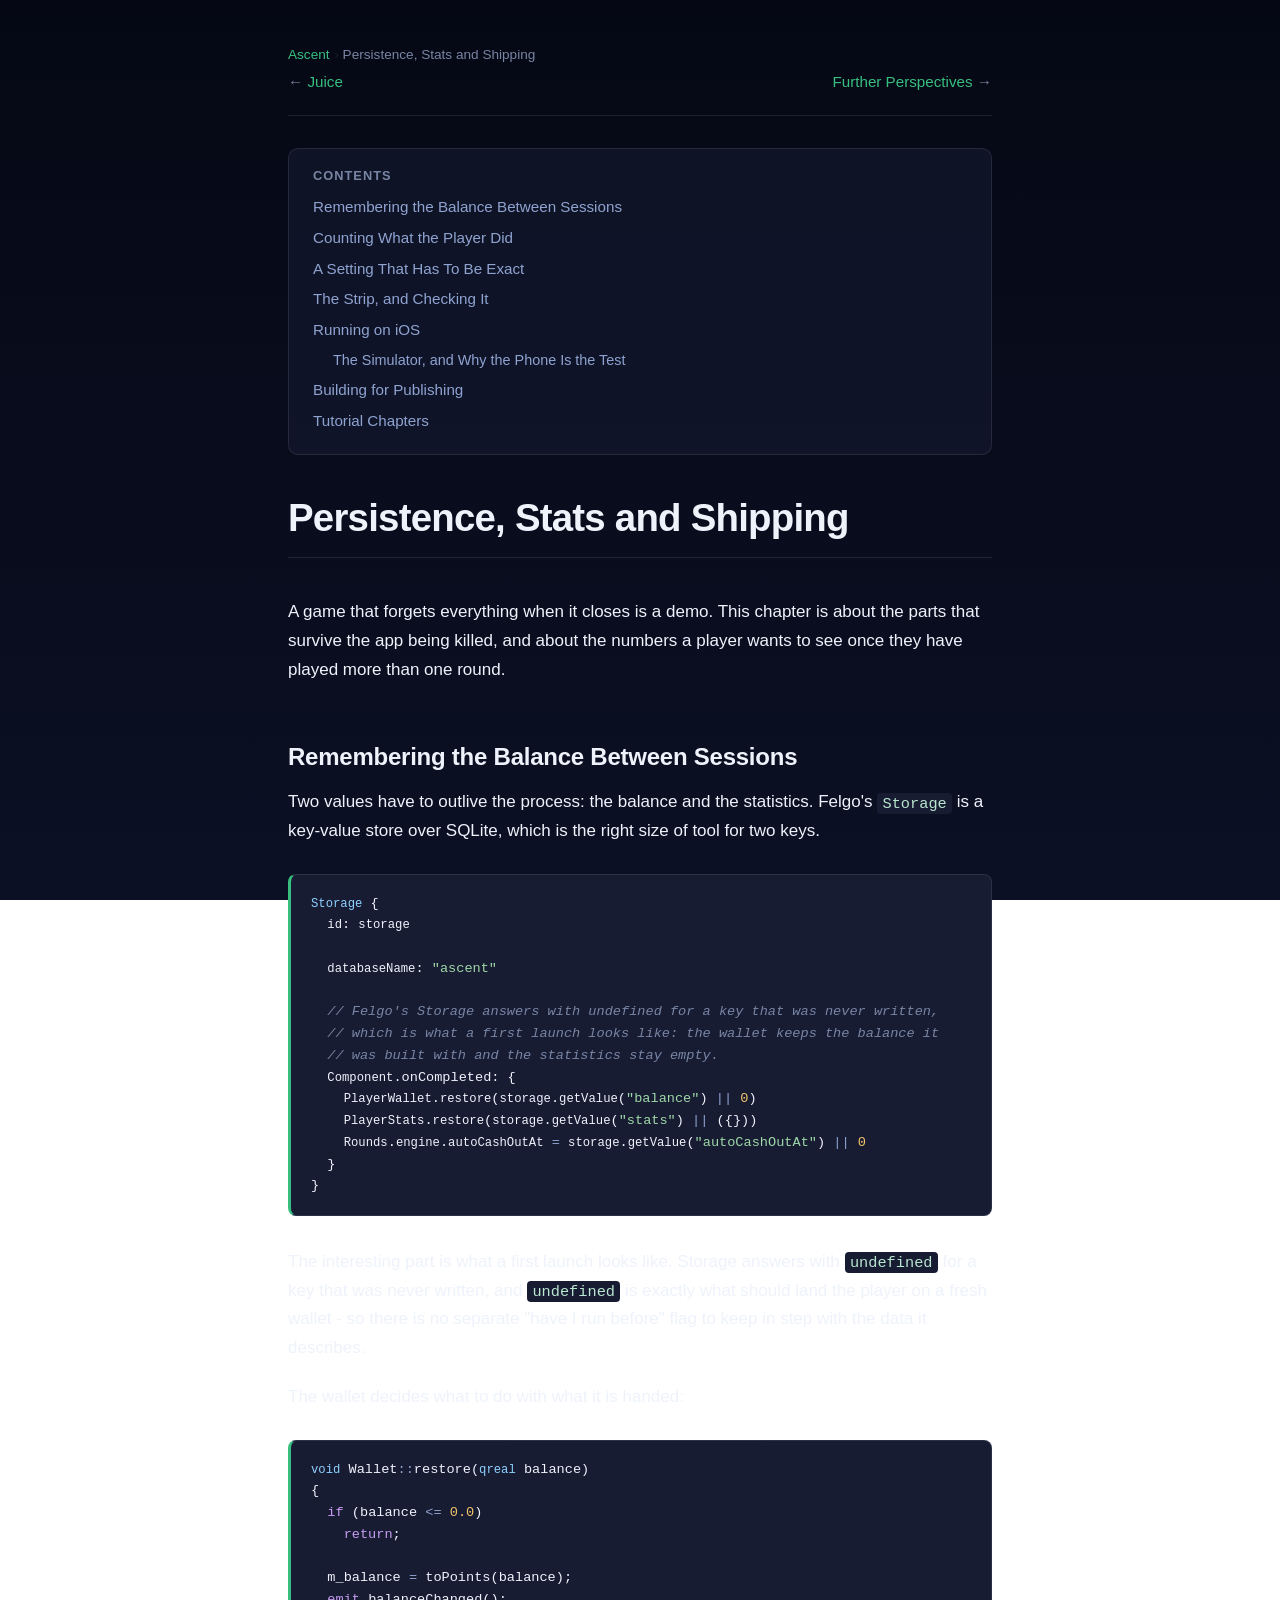
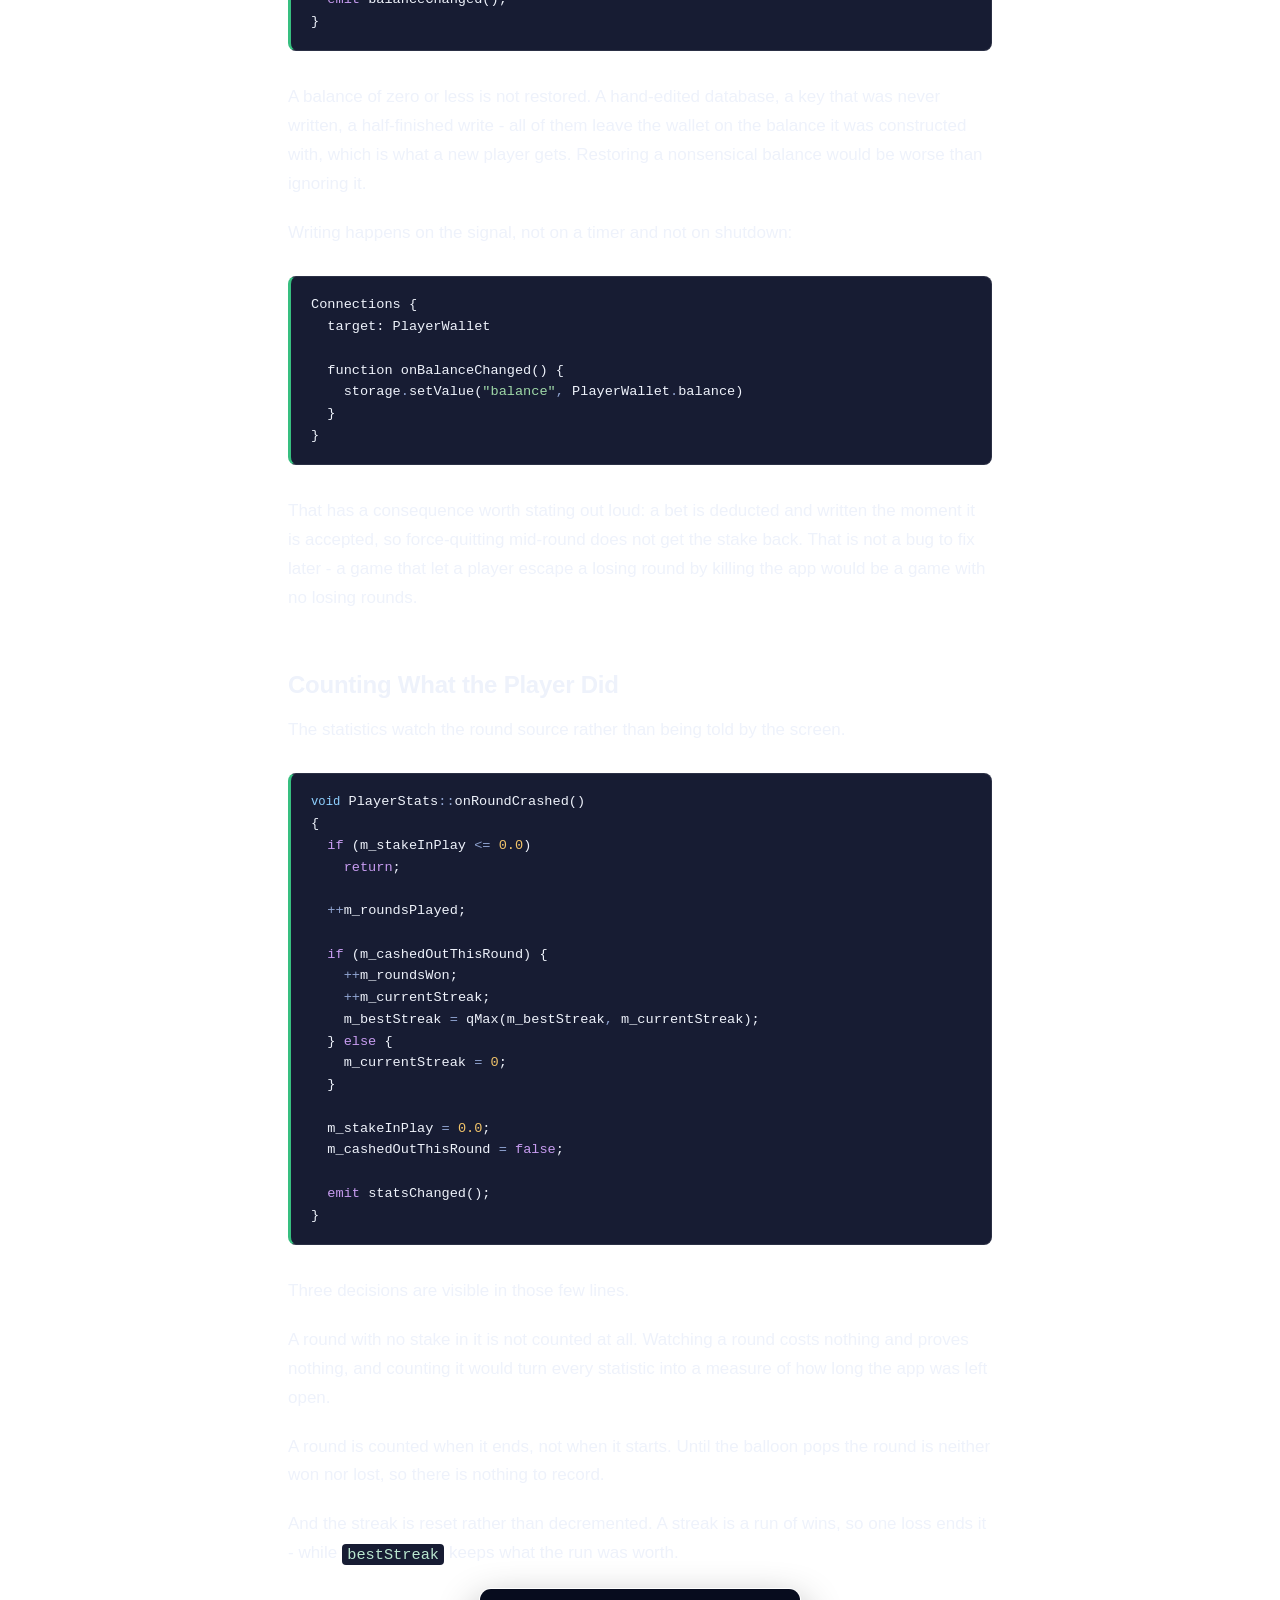
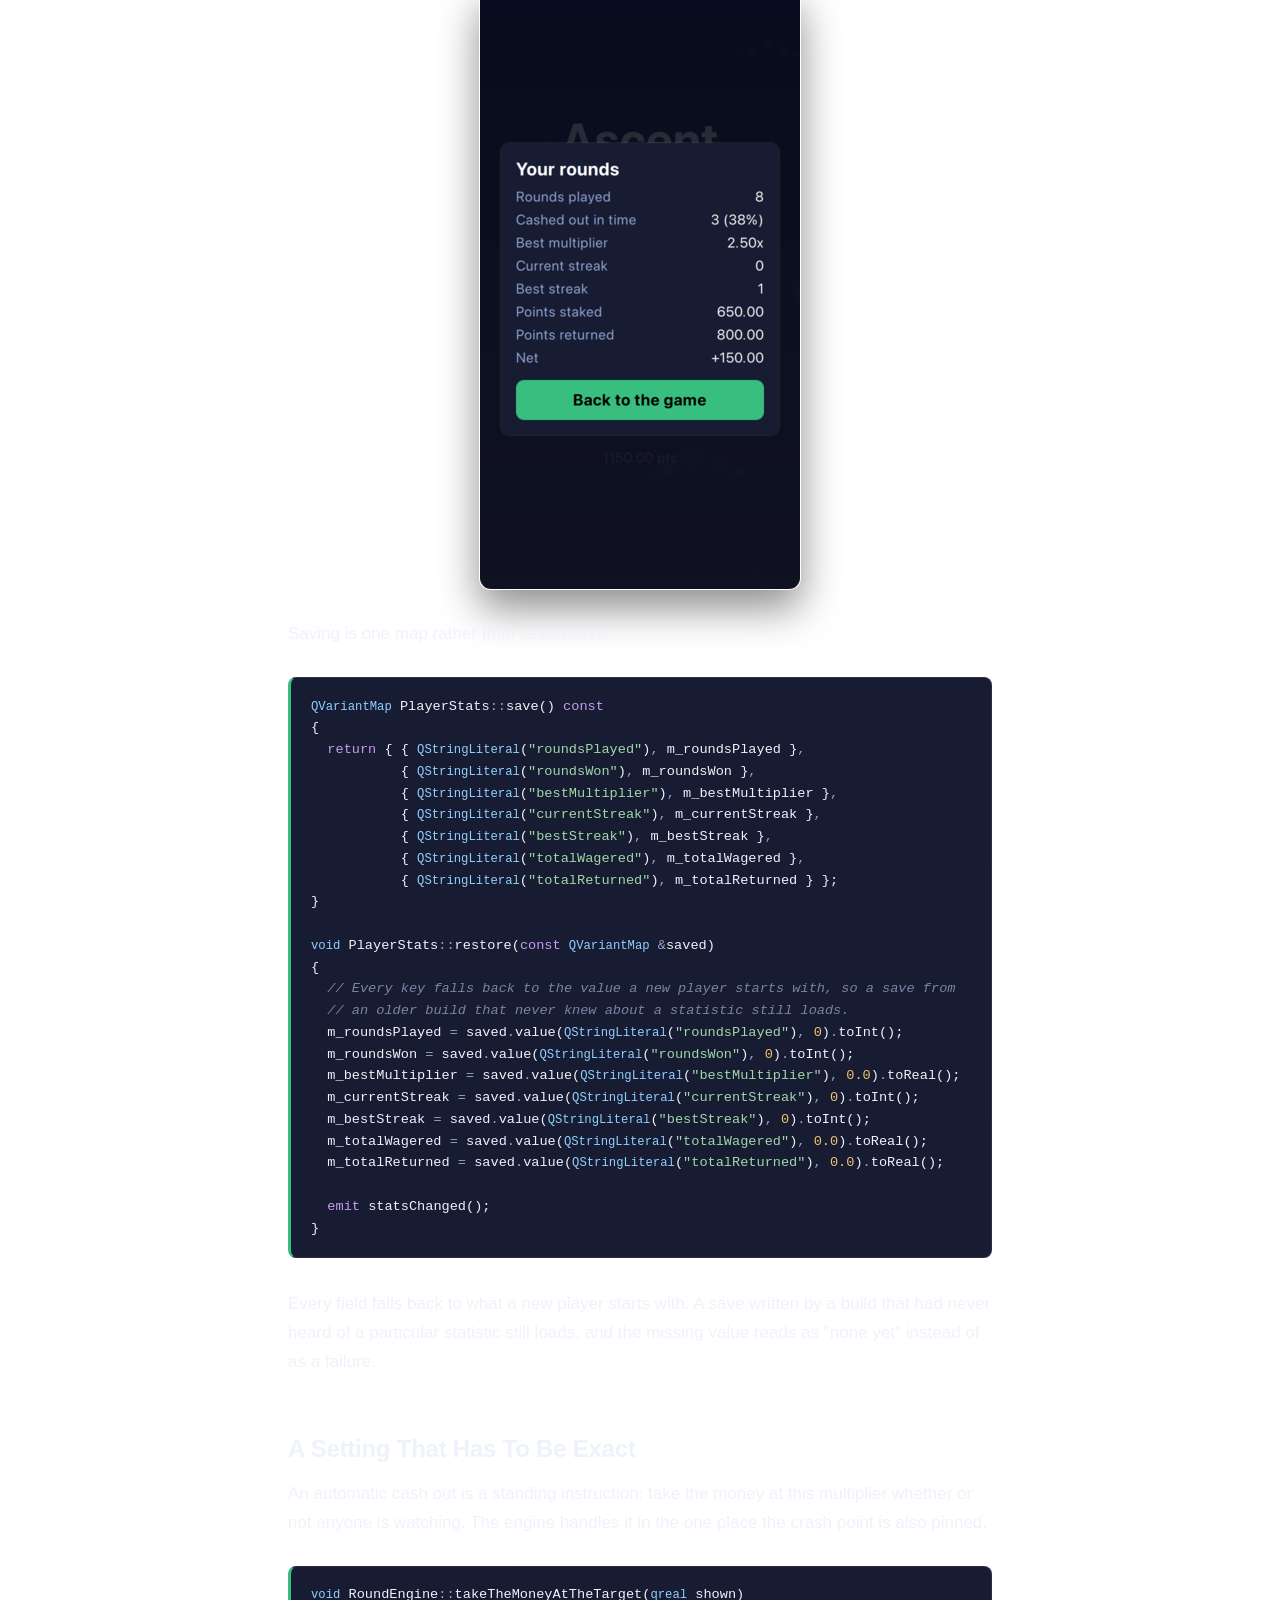
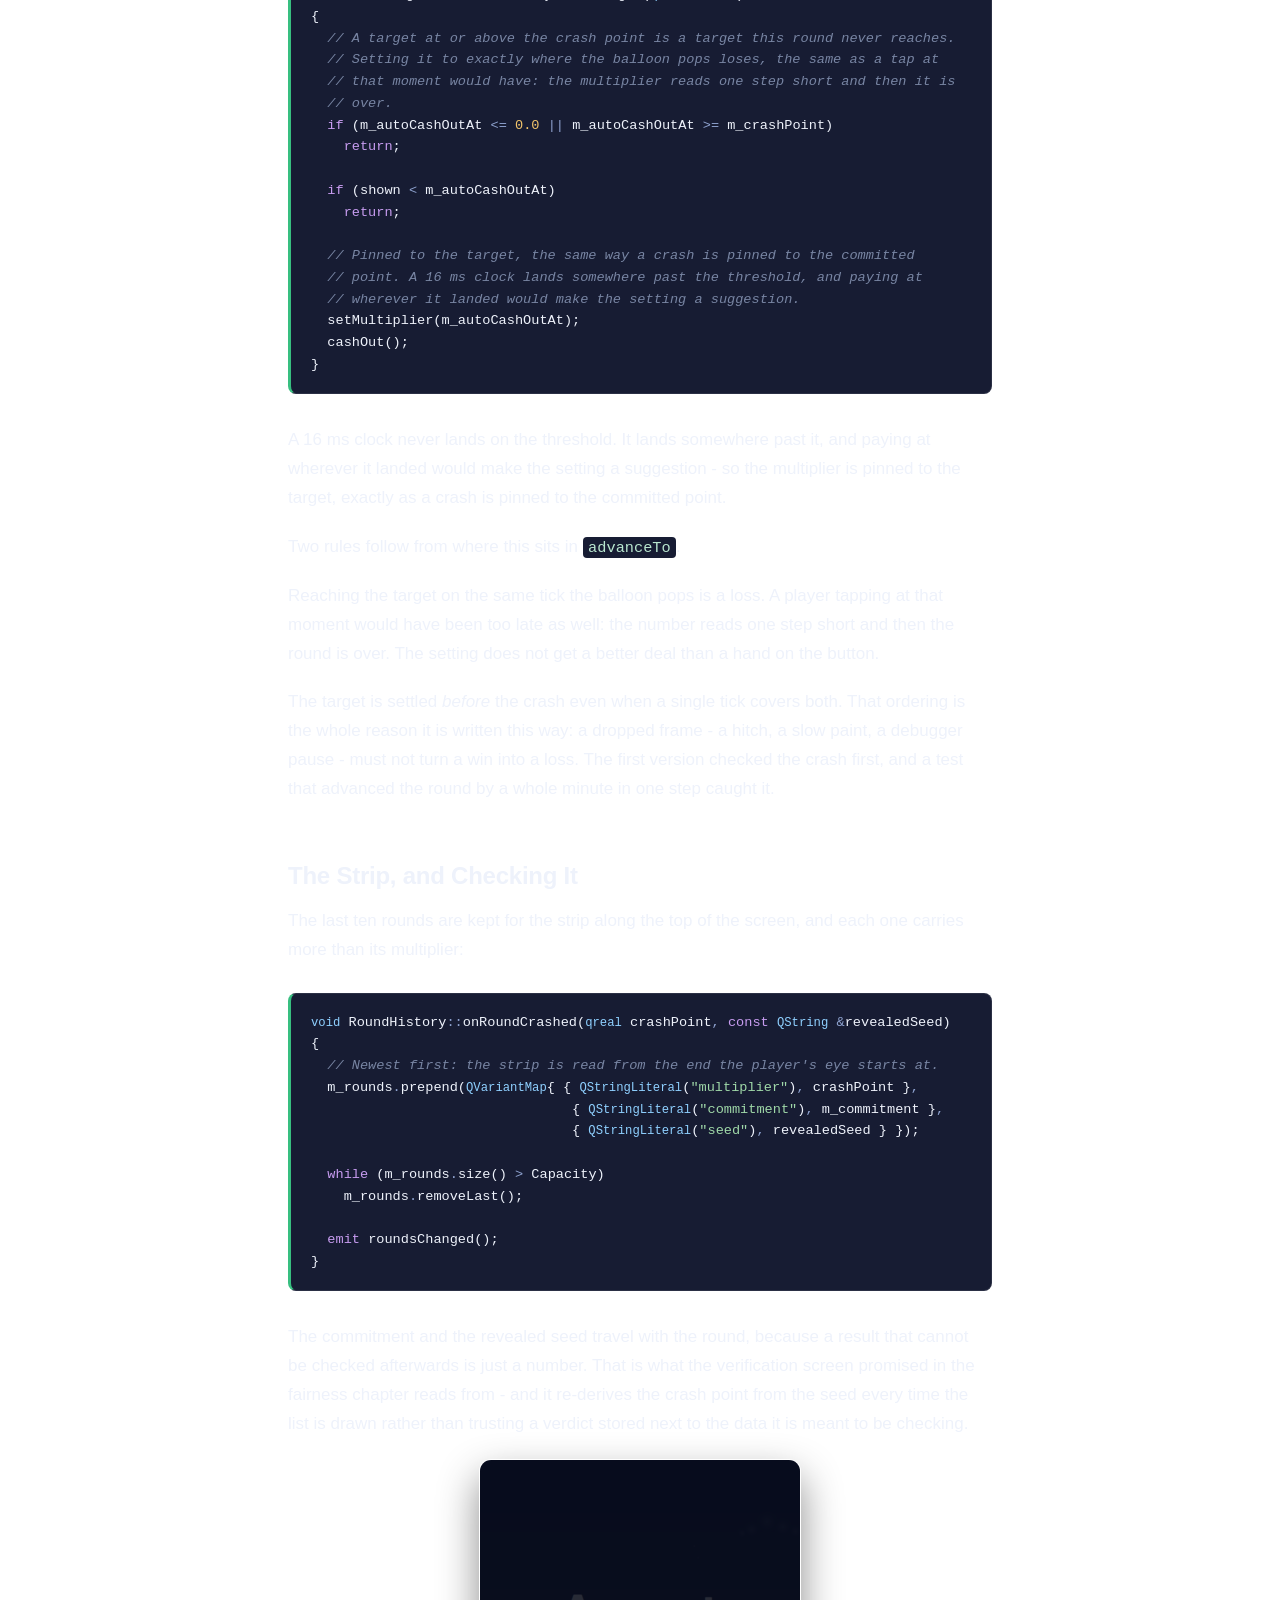
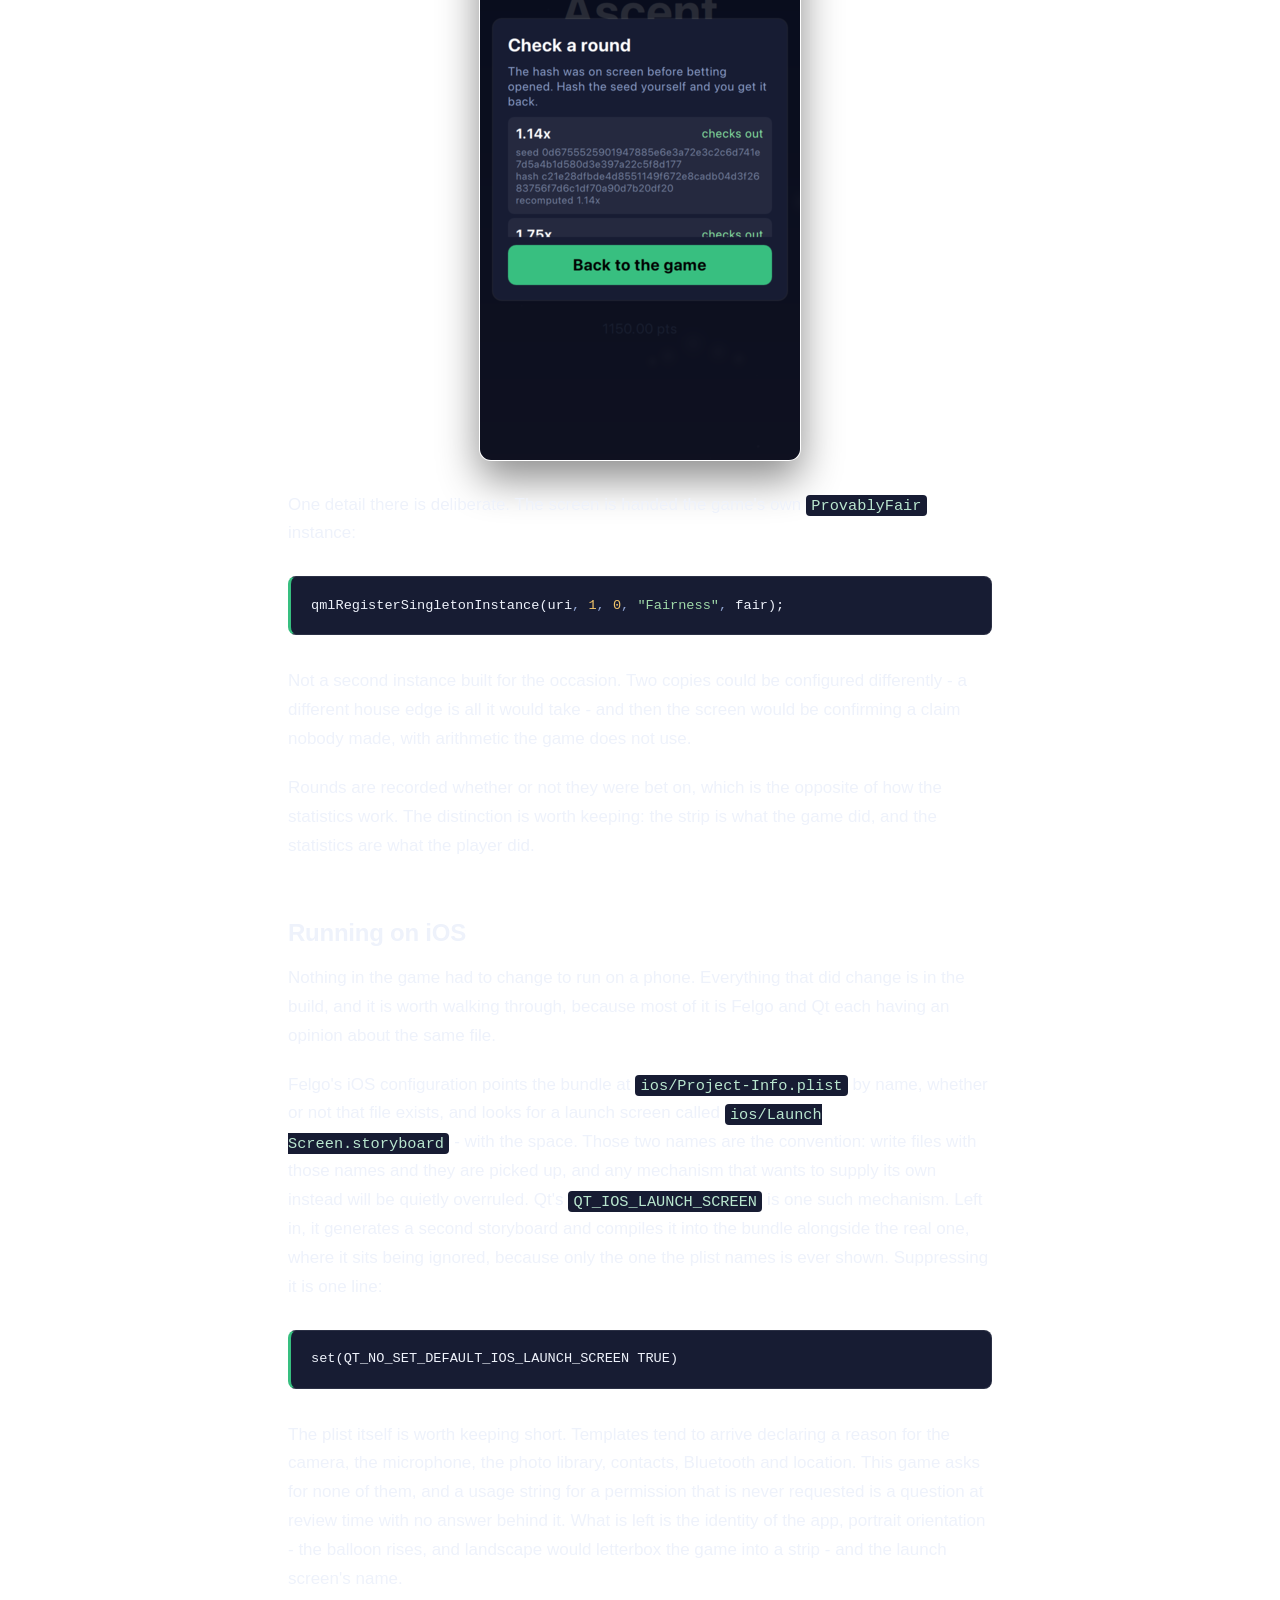
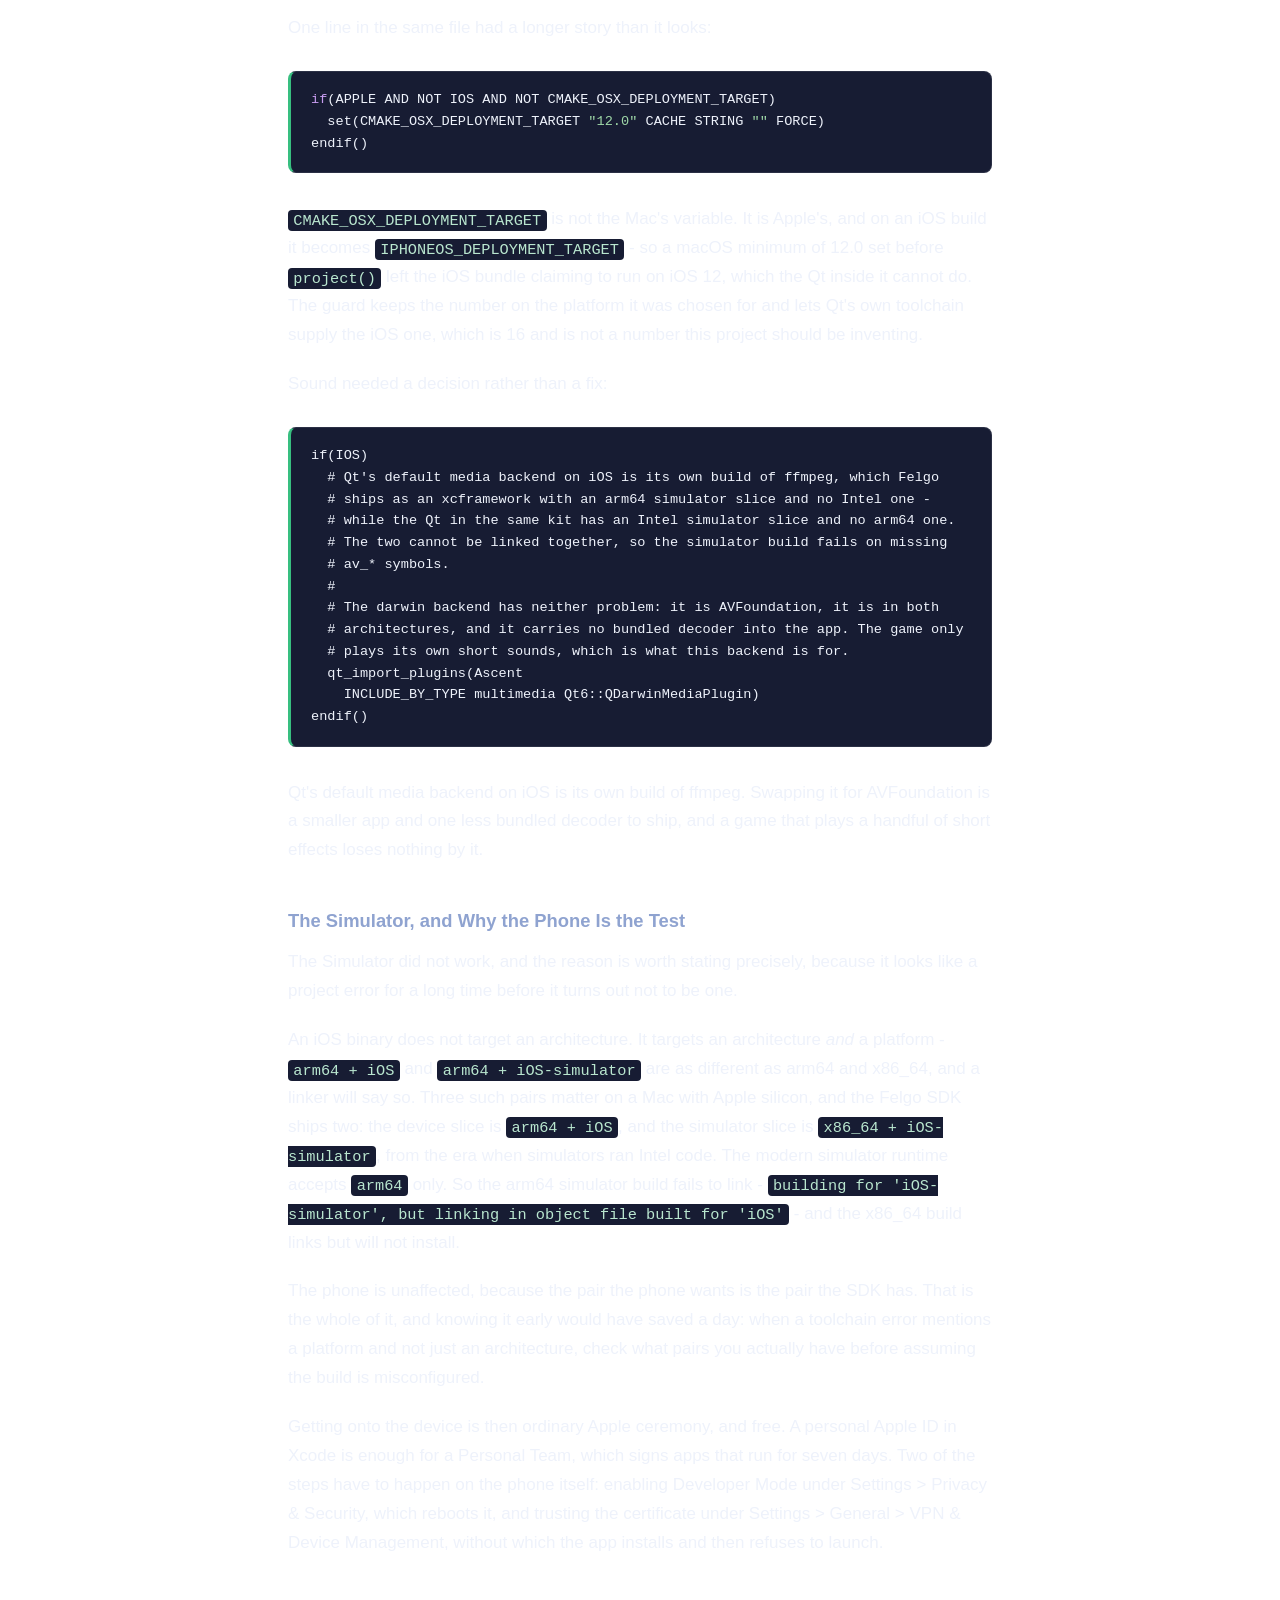
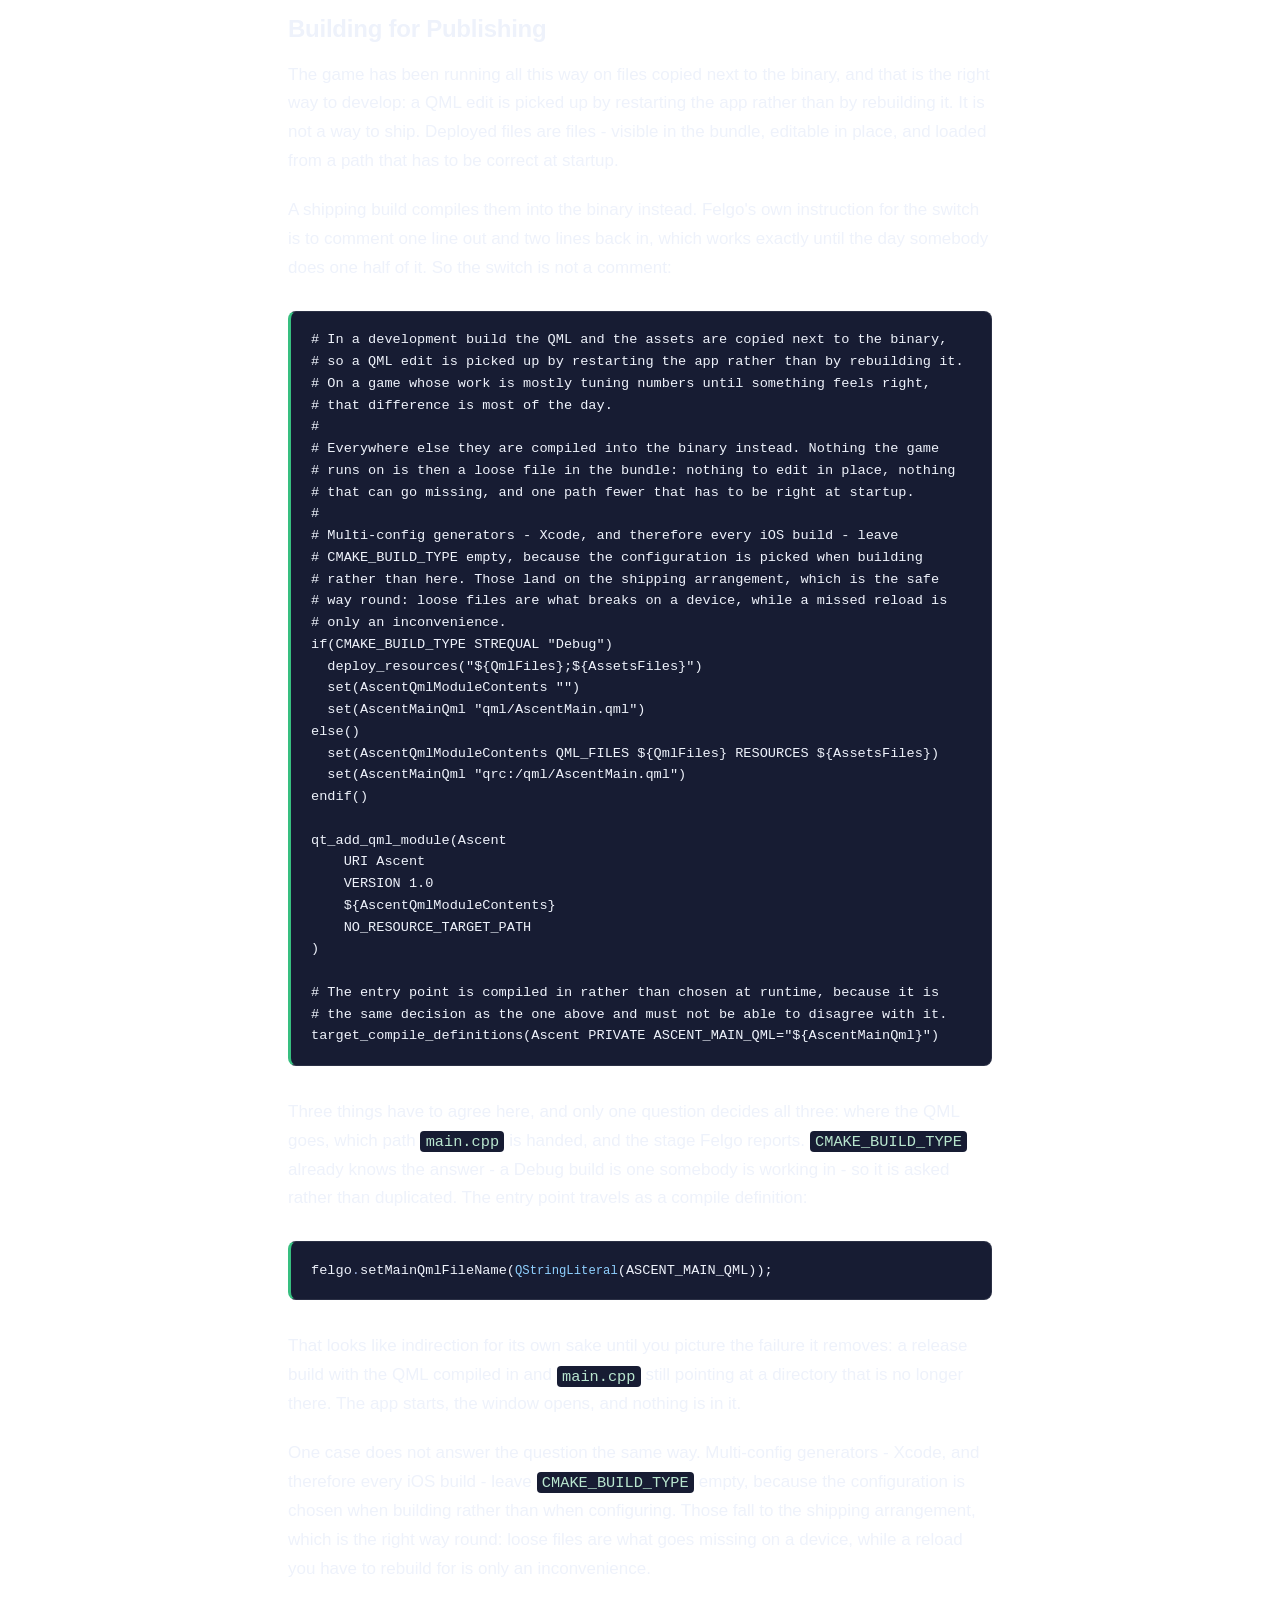
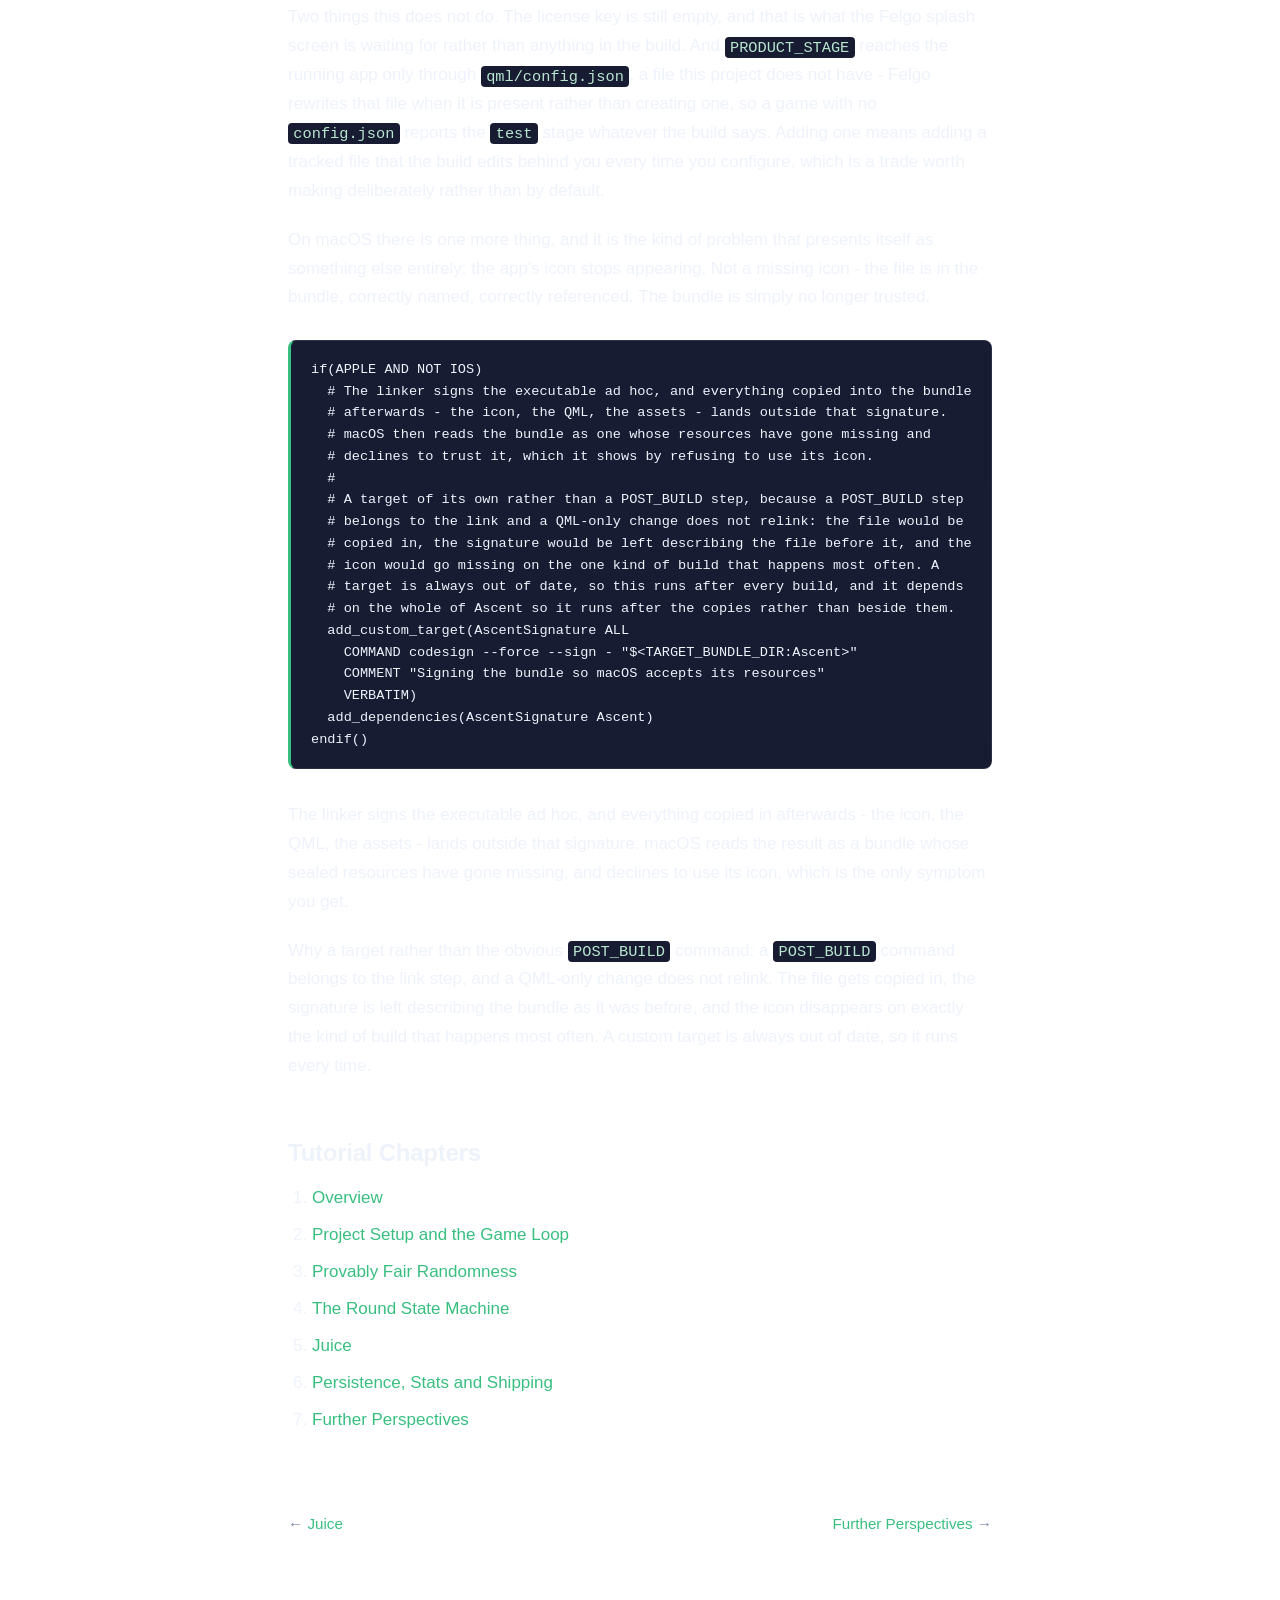
==== commit 72d1a357: "Switched to the publishing build configuration" ====
--- a/doc/html/ascent-shipping.html
+++ b/doc/html/ascent-shipping.html
@@ -198,24 +198,46 @@
 <p>The phone is unaffected, because the pair the phone wants is the pair the SDK has. That is the whole of it, and knowing it early would have saved a day: when a toolchain error mentions a platform and not just an architecture, check what pairs you actually have before assuming the build is misconfigured.</p>
 <p>Getting onto the device is then ordinary Apple ceremony, and free. A personal Apple ID in Xcode is enough for a Personal Team, which signs apps that run for seven days. Two of the steps have to happen on the phone itself: enabling Developer Mode under Settings &gt; Privacy &amp; Security, which reboots it, and trusting the certificate under Settings &gt; General &gt; VPN &amp; Device Management, without which the app installs and then refuses to launch.</p>
 <h2 id="building-for-publishing">Building for Publishing</h2>
-<p>The game has been running all this way on files copied next to the binary:</p>
-<pre class="cpp" translate="no"># Development: copy QML next to the binary so edits do not need a rebuild.
-# For publishing, comment this out and uncomment QML_FILES/RESOURCES below instead,
-# which compiles the QML into the binary.
-deploy_resources(&quot;${QmlFiles};${AssetsFiles}&quot;)
+<p>The game has been running all this way on files copied next to the binary, and that is the right way to develop: a QML edit is picked up by restarting the app rather than by rebuilding it. It is not a way to ship. Deployed files are files - visible in the bundle, editable in place, and loaded from a path that has to be correct at startup.</p>
+<p>A shipping build compiles them into the binary instead. Felgo's own instruction for the switch is to comment one line out and two lines back in, which works exactly until the day somebody does one half of it. So the switch is not a comment:</p>
+<pre class="cpp" translate="no"># In a development build the QML and the assets are copied next to the binary,
+# so a QML edit is picked up by restarting the app rather than by rebuilding it.
+# On a game whose work is mostly tuning numbers until something feels right,
+# that difference is most of the day.
+#
+# Everywhere else they are compiled into the binary instead. Nothing the game
+# runs on is then a loose file in the bundle: nothing to edit in place, nothing
+# that can go missing, and one path fewer that has to be right at startup.
+#
+# Multi-config generators - Xcode, and therefore every iOS build - leave
+# CMAKE_BUILD_TYPE empty, because the configuration is picked when building
+# rather than here. Those land on the shipping arrangement, which is the safe
+# way round: loose files are what breaks on a device, while a missed reload is
+# only an inconvenience.
+if(CMAKE_BUILD_TYPE STREQUAL &quot;Debug&quot;)
+  deploy_resources(&quot;${QmlFiles};${AssetsFiles}&quot;)
+  set(AscentQmlModuleContents &quot;&quot;)
+  set(AscentMainQml &quot;qml/AscentMain.qml&quot;)
+else()
+  set(AscentQmlModuleContents QML_FILES ${QmlFiles} RESOURCES ${AssetsFiles})
+  set(AscentMainQml &quot;qrc:/qml/AscentMain.qml&quot;)
+endif()
 
 qt_add_qml_module(Ascent
     URI Ascent
     VERSION 1.0
-# uncomment for publishing:
-#    QML_FILES ${QmlFiles}
-#    RESOURCES ${AssetsFiles}
+    ${AscentQmlModuleContents}
     NO_RESOURCE_TARGET_PATH
-)</pre>
-<p>That is the arrangement to develop in. A QML edit is picked up by restarting the app rather than by rebuilding it, and on a game where most of the work is tuning numbers until something feels right, that difference is most of the day.</p>
-<p>It is also not something to ship. Deployed files are files: they are visible in the bundle, editable in place, and loaded from a path that has to be correct at runtime. The publishing configuration compiles the QML into the binary instead - comment out <code translate="no">deploy_resources</code>, uncomment <code translate="no">QML_FILES</code> and <code translate="no">RESOURCES</code>, and point the entry at the resource system:</p>
-<pre class="cpp" translate="no">felgo<span class="operator">.</span>setMainQmlFileName(<span class="type">QStringLiteral</span>(<span class="string">&quot;qrc:/qml/AscentMain.qml&quot;</span>));</pre>
-<p><code translate="no">PRODUCT_STAGE</code> moves from <code translate="no">test</code> to <code translate="no">publish</code> at the same time, and the license key stops being optional if you want the Felgo splash screen gone.</p>
+)
+
+# The entry point is compiled in rather than chosen at runtime, because it is
+# the same decision as the one above and must not be able to disagree with it.
+target_compile_definitions(Ascent PRIVATE ASCENT_MAIN_QML=&quot;${AscentMainQml}&quot;)</pre>
+<p>Three things have to agree here, and only one question decides all three: where the QML goes, which path <code translate="no">main.cpp</code> is handed, and the stage Felgo reports. <code translate="no">CMAKE_BUILD_TYPE</code> already knows the answer - a Debug build is one somebody is working in - so it is asked rather than duplicated. The entry point travels as a compile definition:</p>
+<pre class="cpp" translate="no">felgo<span class="operator">.</span>setMainQmlFileName(<span class="type">QStringLiteral</span>(ASCENT_MAIN_QML));</pre>
+<p>That looks like indirection for its own sake until you picture the failure it removes: a release build with the QML compiled in and <code translate="no">main.cpp</code> still pointing at a directory that is no longer there. The app starts, the window opens, and nothing is in it.</p>
+<p>One case does not answer the question the same way. Multi-config generators - Xcode, and therefore every iOS build - leave <code translate="no">CMAKE_BUILD_TYPE</code> empty, because the configuration is chosen when building rather than when configuring. Those fall to the shipping arrangement, which is the right way round: loose files are what goes missing on a device, while a reload you have to rebuild for is only an inconvenience.</p>
+<p>Two things this does not do. The license key is still empty, and that is what the Felgo splash screen is waiting for rather than anything in the build. And <code translate="no">PRODUCT_STAGE</code> reaches the running app only through <code translate="no">qml/config.json</code>, a file this project does not have - Felgo rewrites that file when it is present rather than creating one, so a game with no <code translate="no">config.json</code> reports the <code translate="no">test</code> stage whatever the build says. Adding one means adding a tracked file that the build edits behind you every time you configure, which is a trade worth making deliberately rather than by default.</p>
 <p>On macOS there is one more thing, and it is the kind of problem that presents itself as something else entirely: the app's icon stops appearing. Not a missing icon - the file is in the bundle, correctly named, correctly referenced. The bundle is simply no longer trusted.</p>
 <pre class="cpp" translate="no">if(APPLE AND NOT IOS)
   # The linker signs the executable ad hoc, and everything copied into the bundle
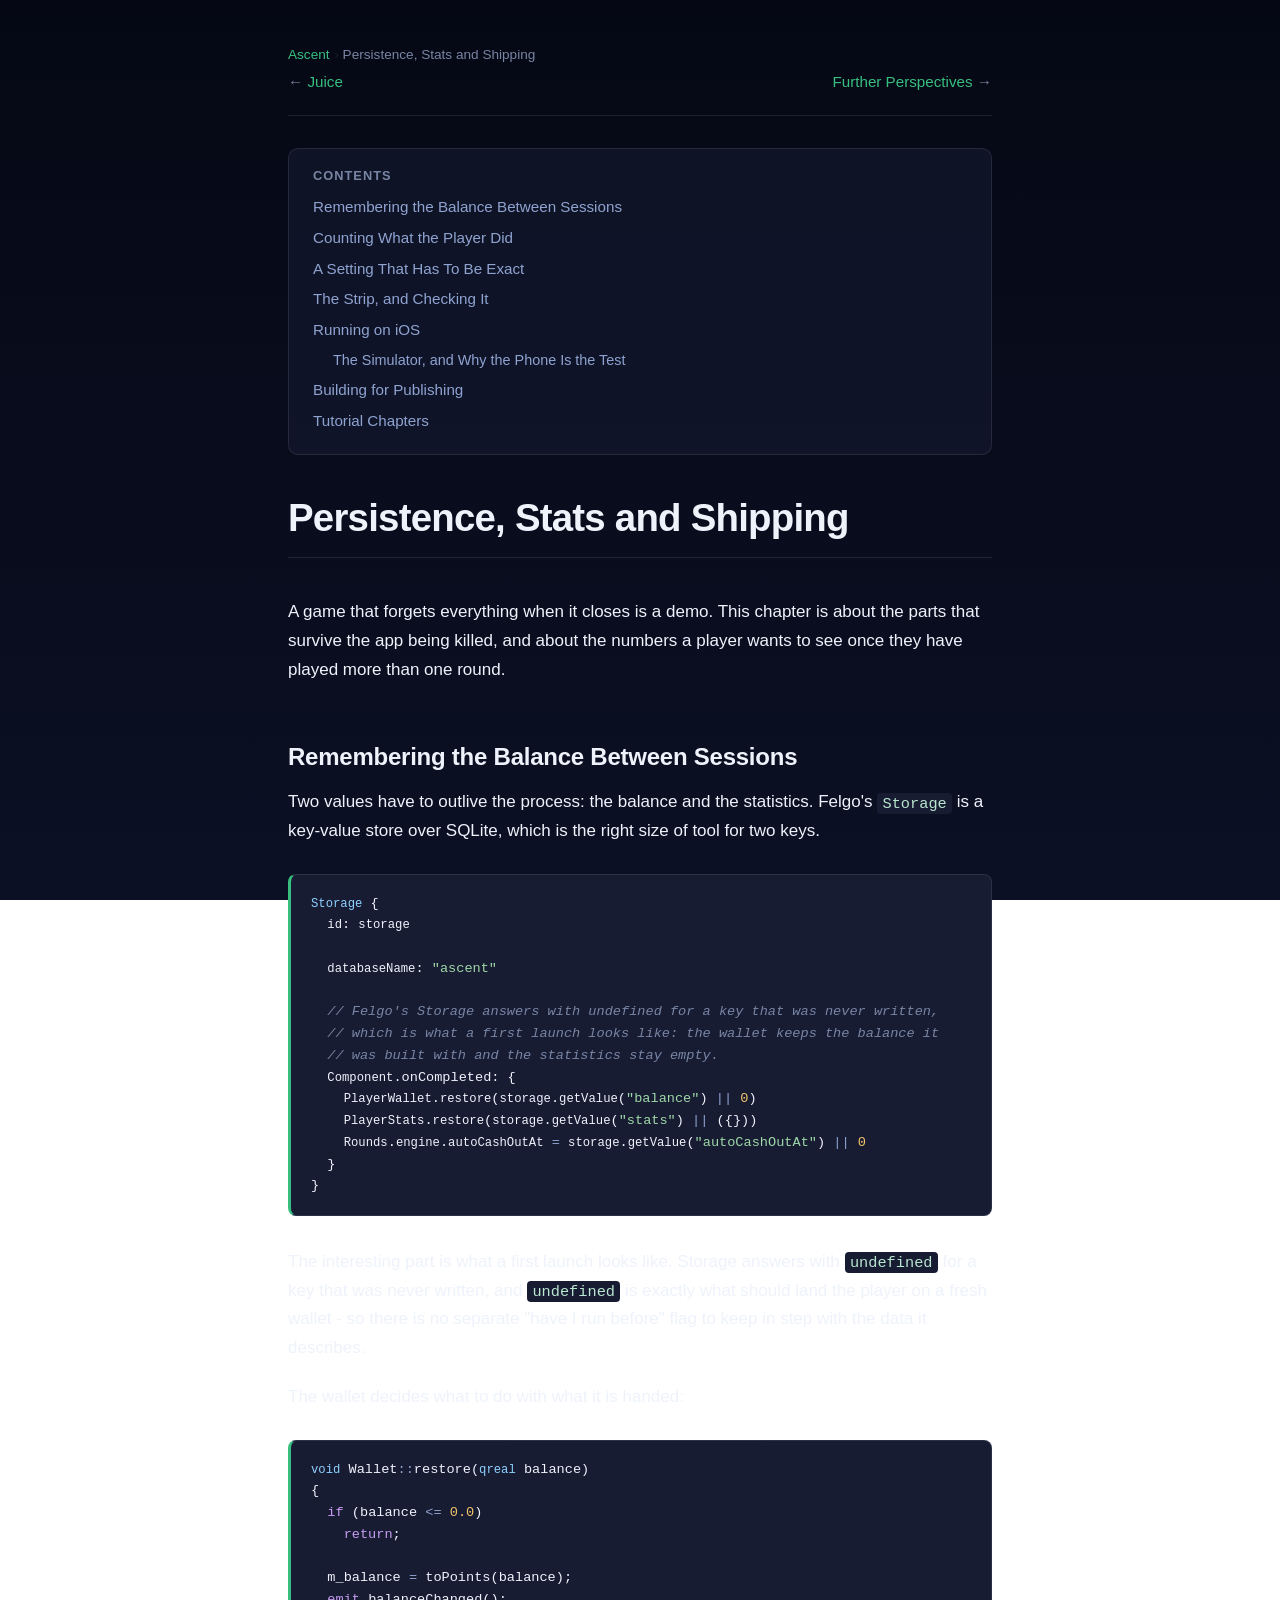
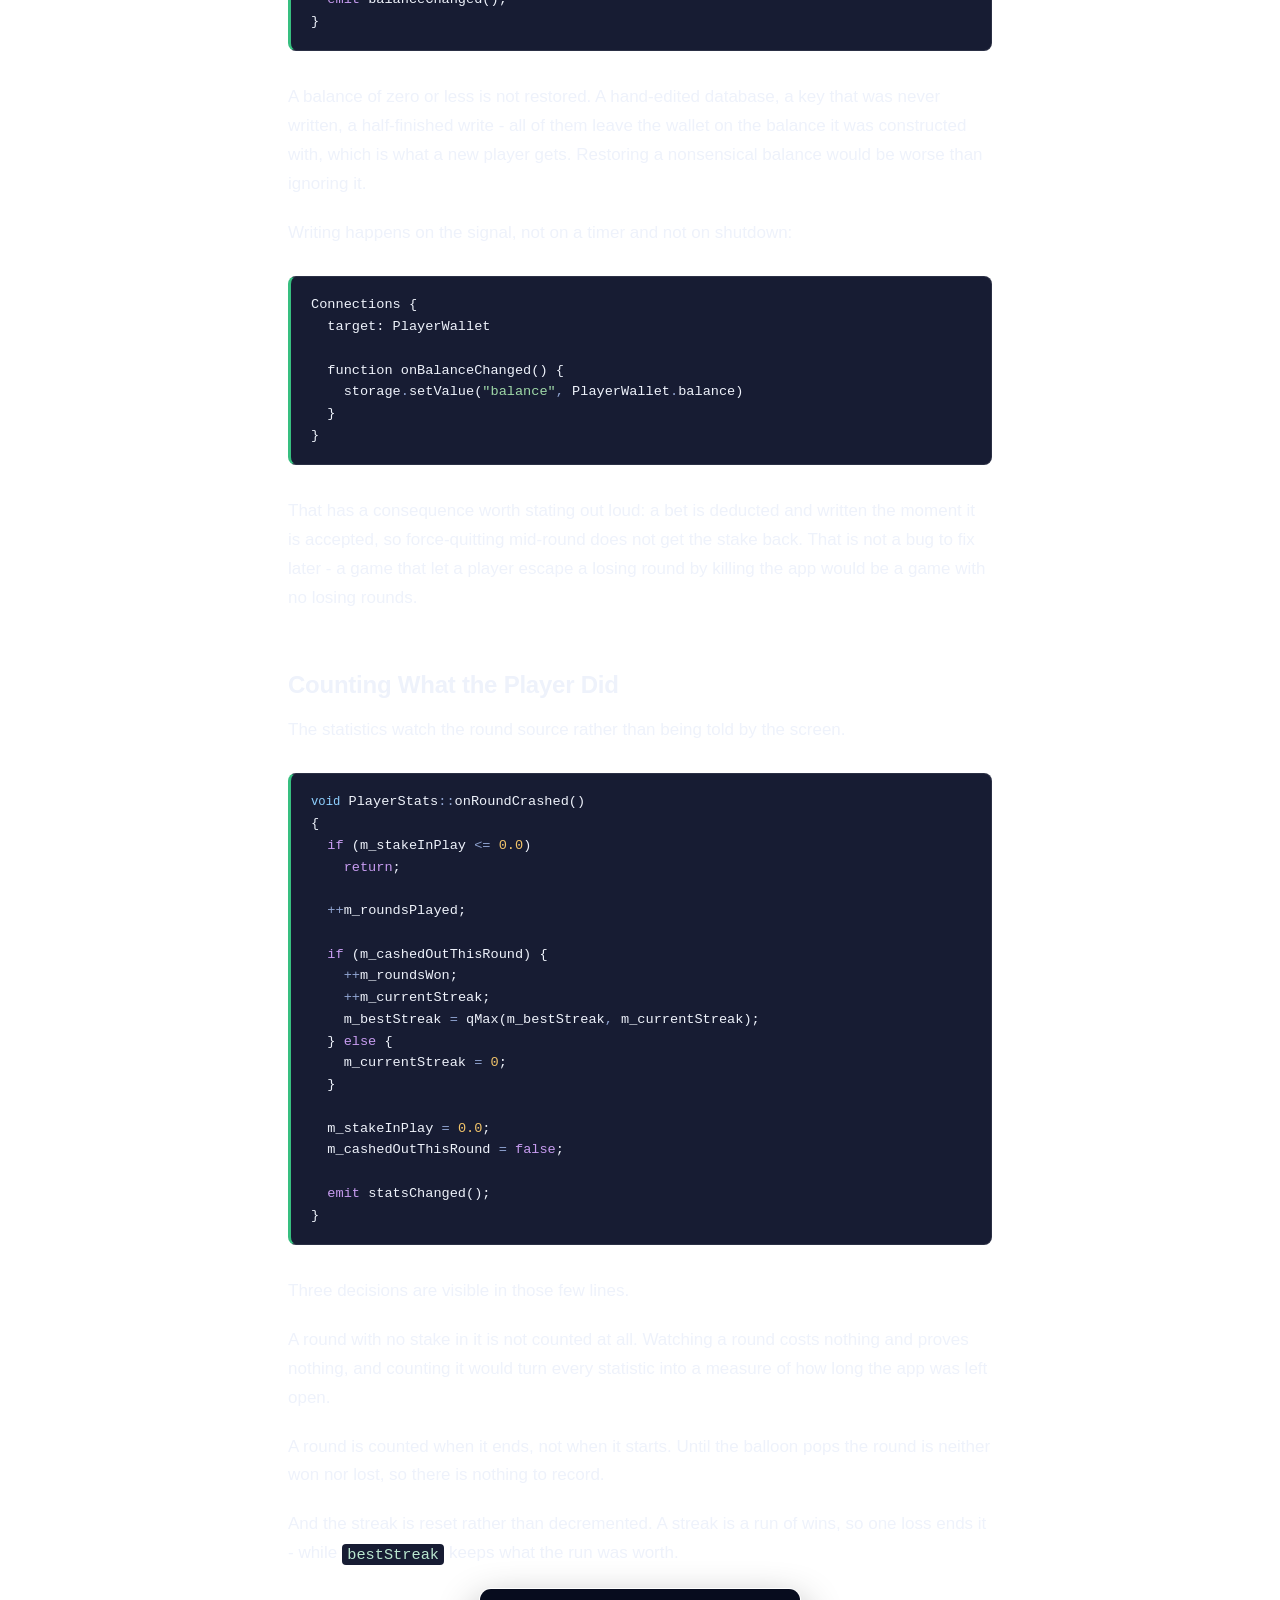
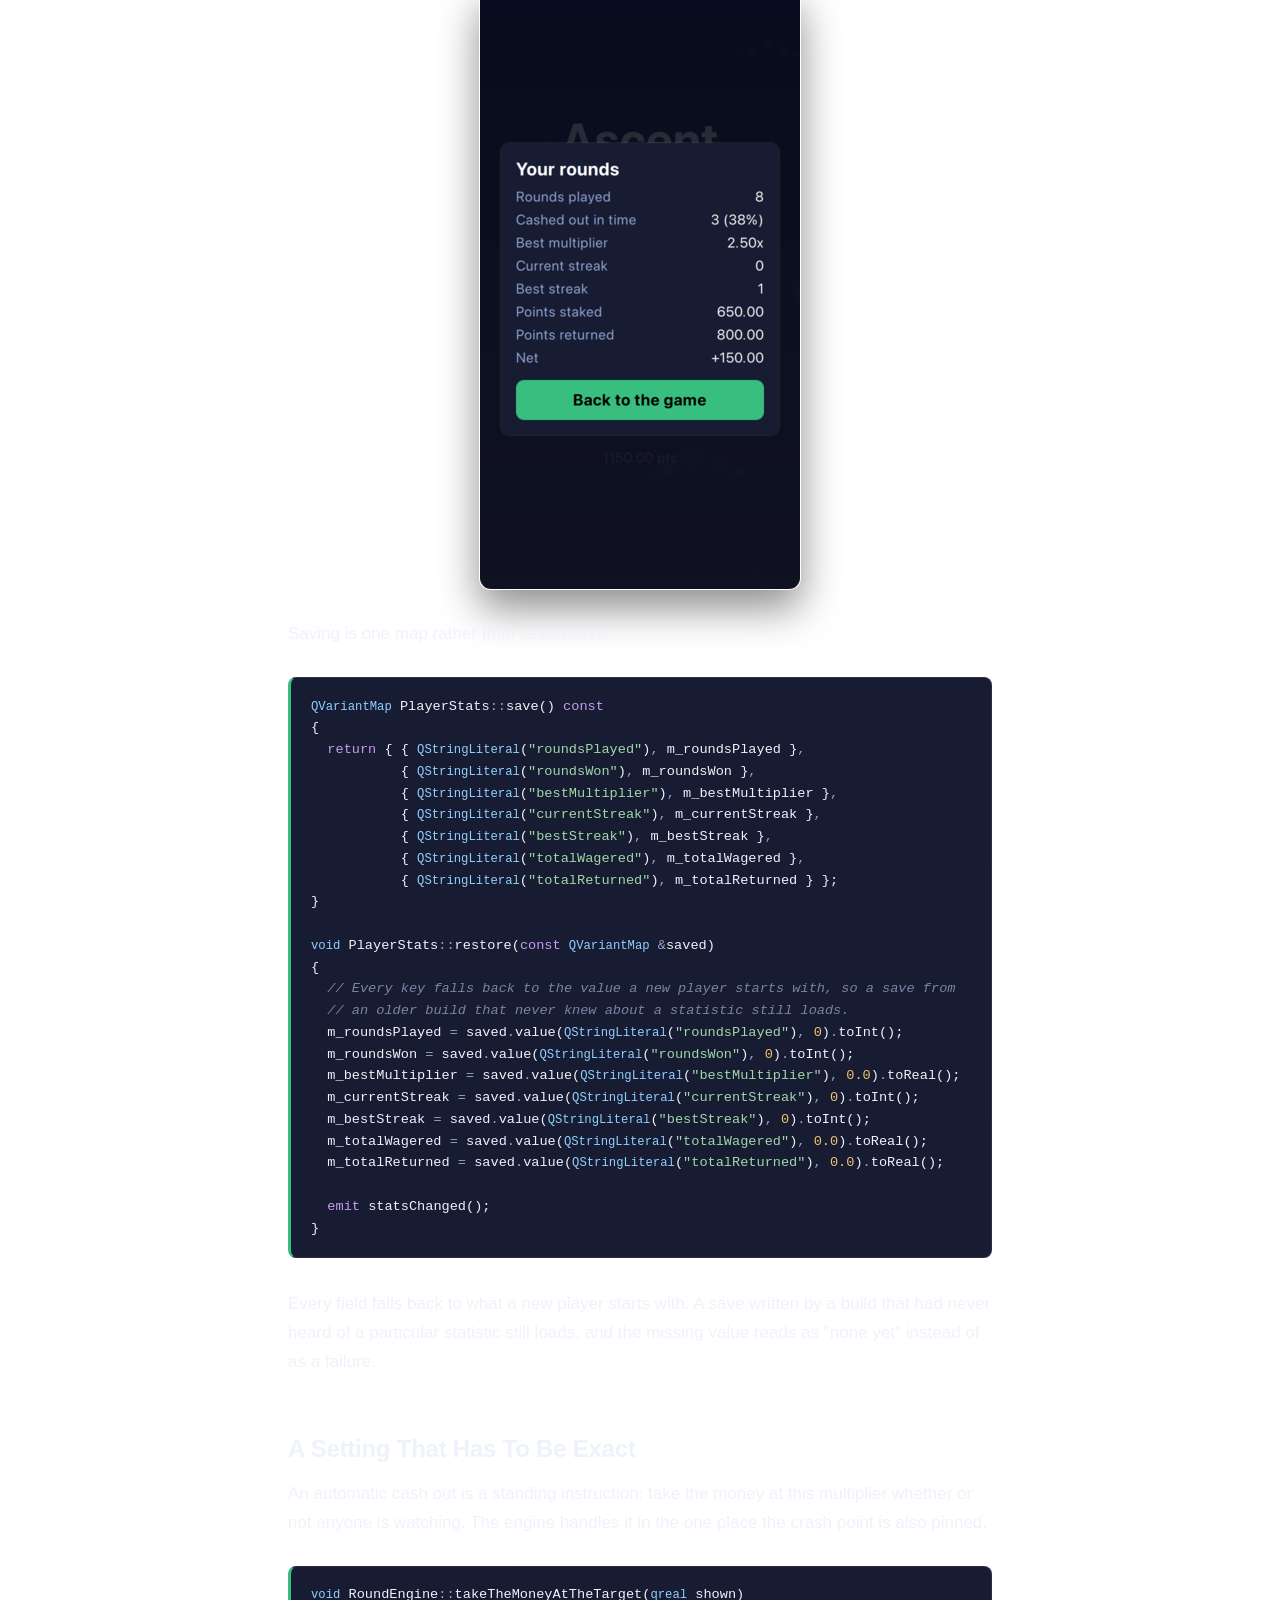
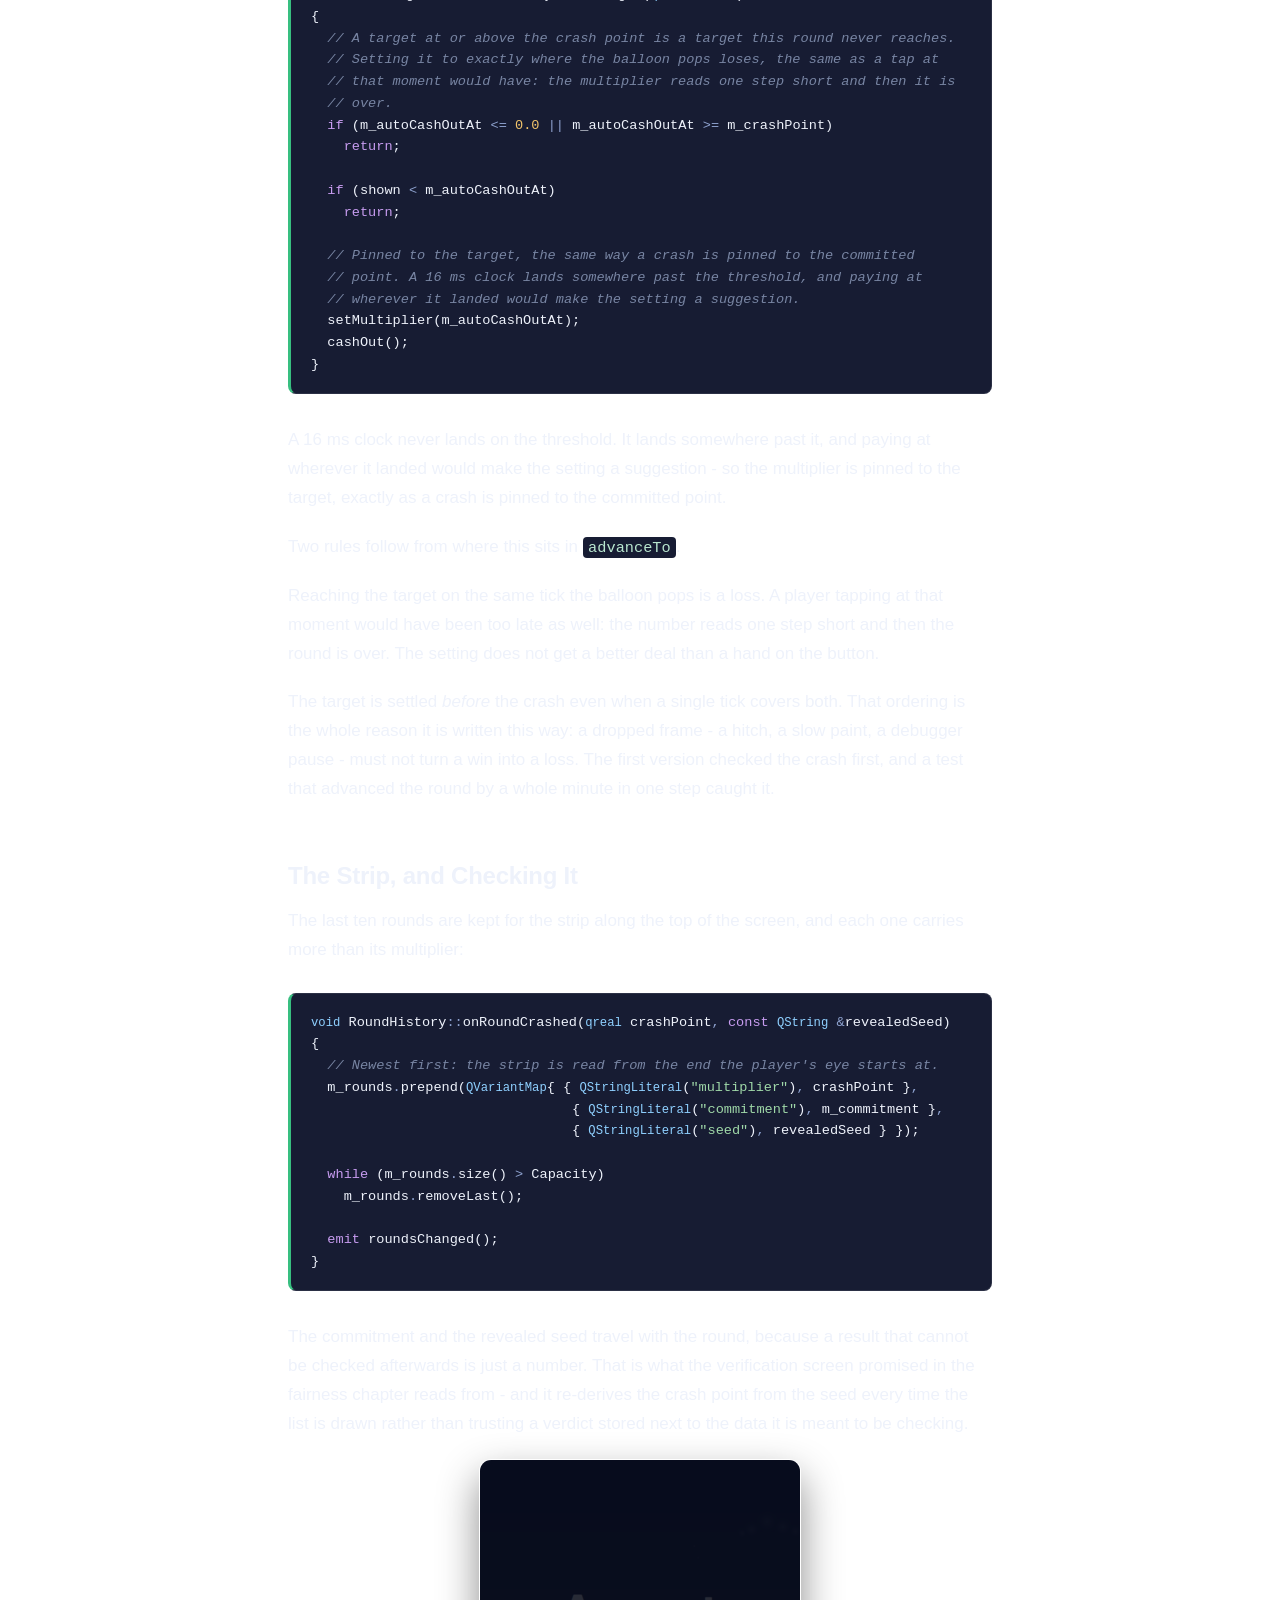
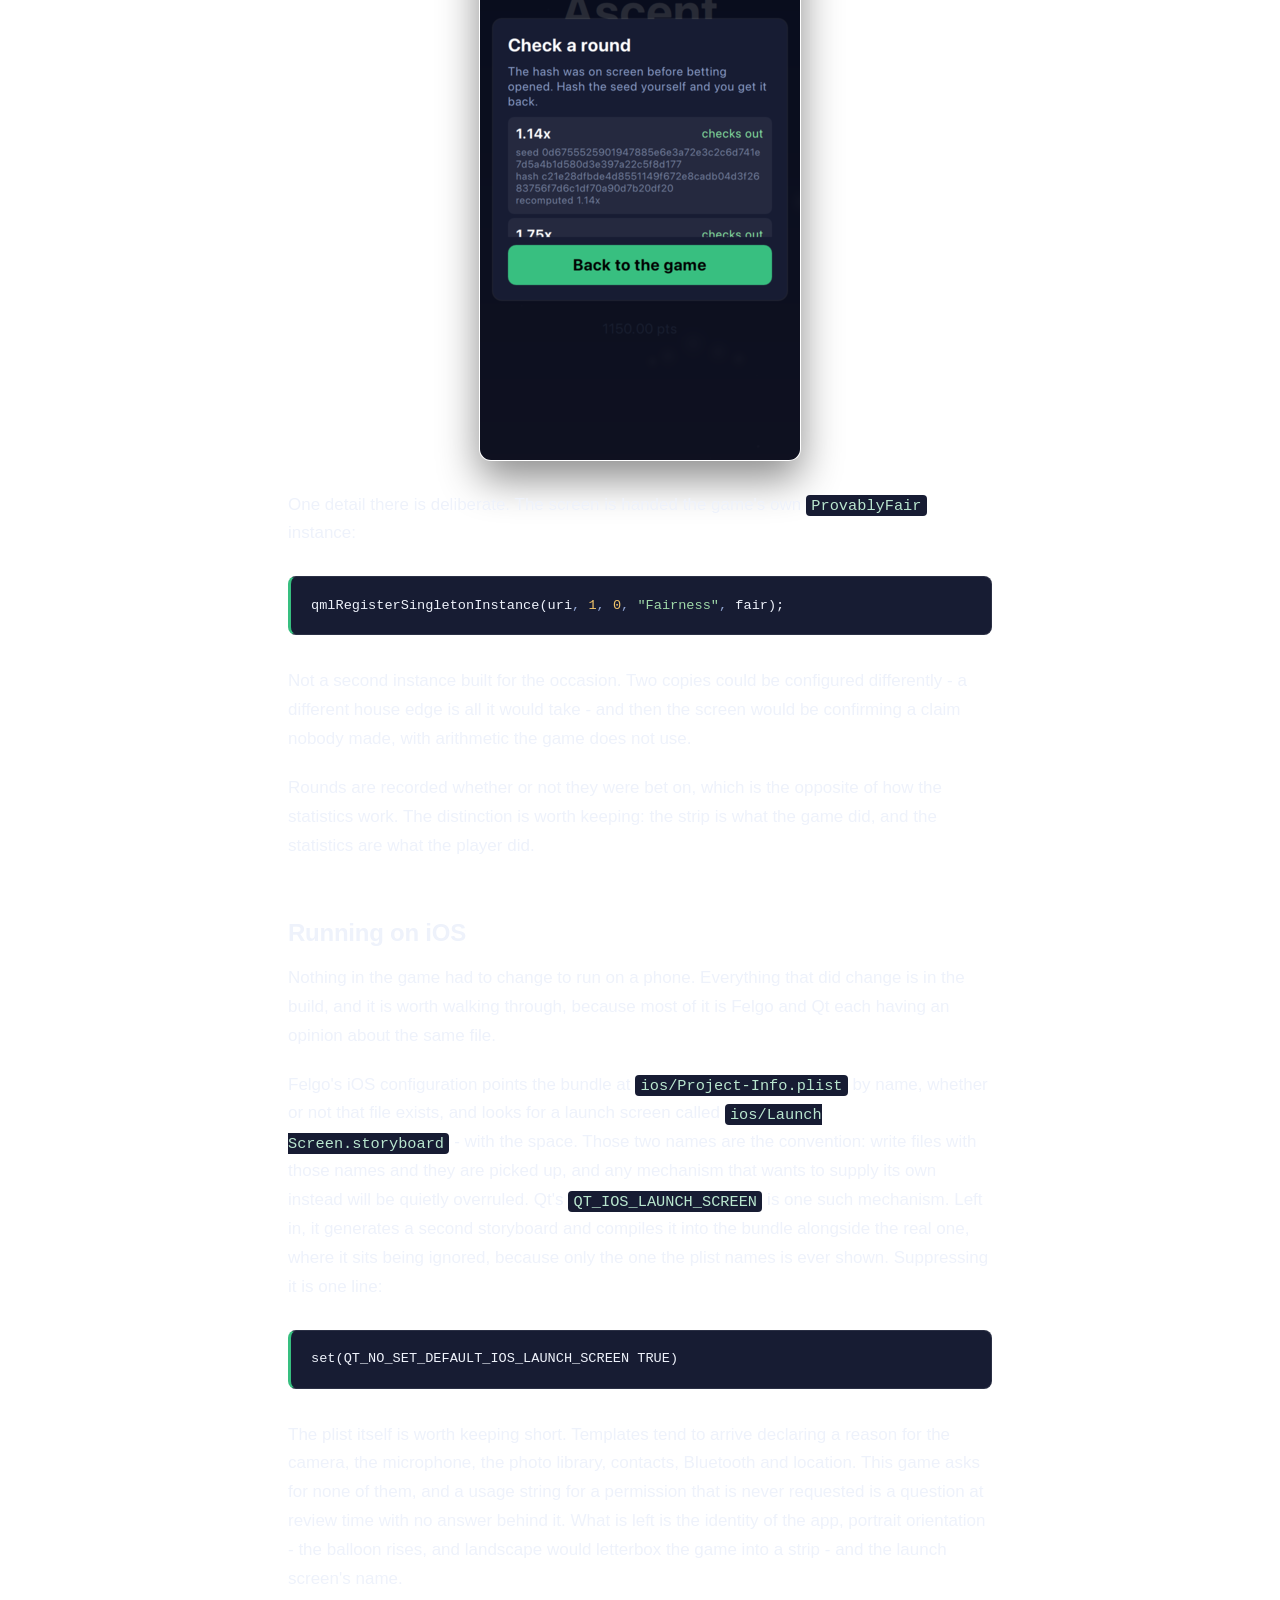
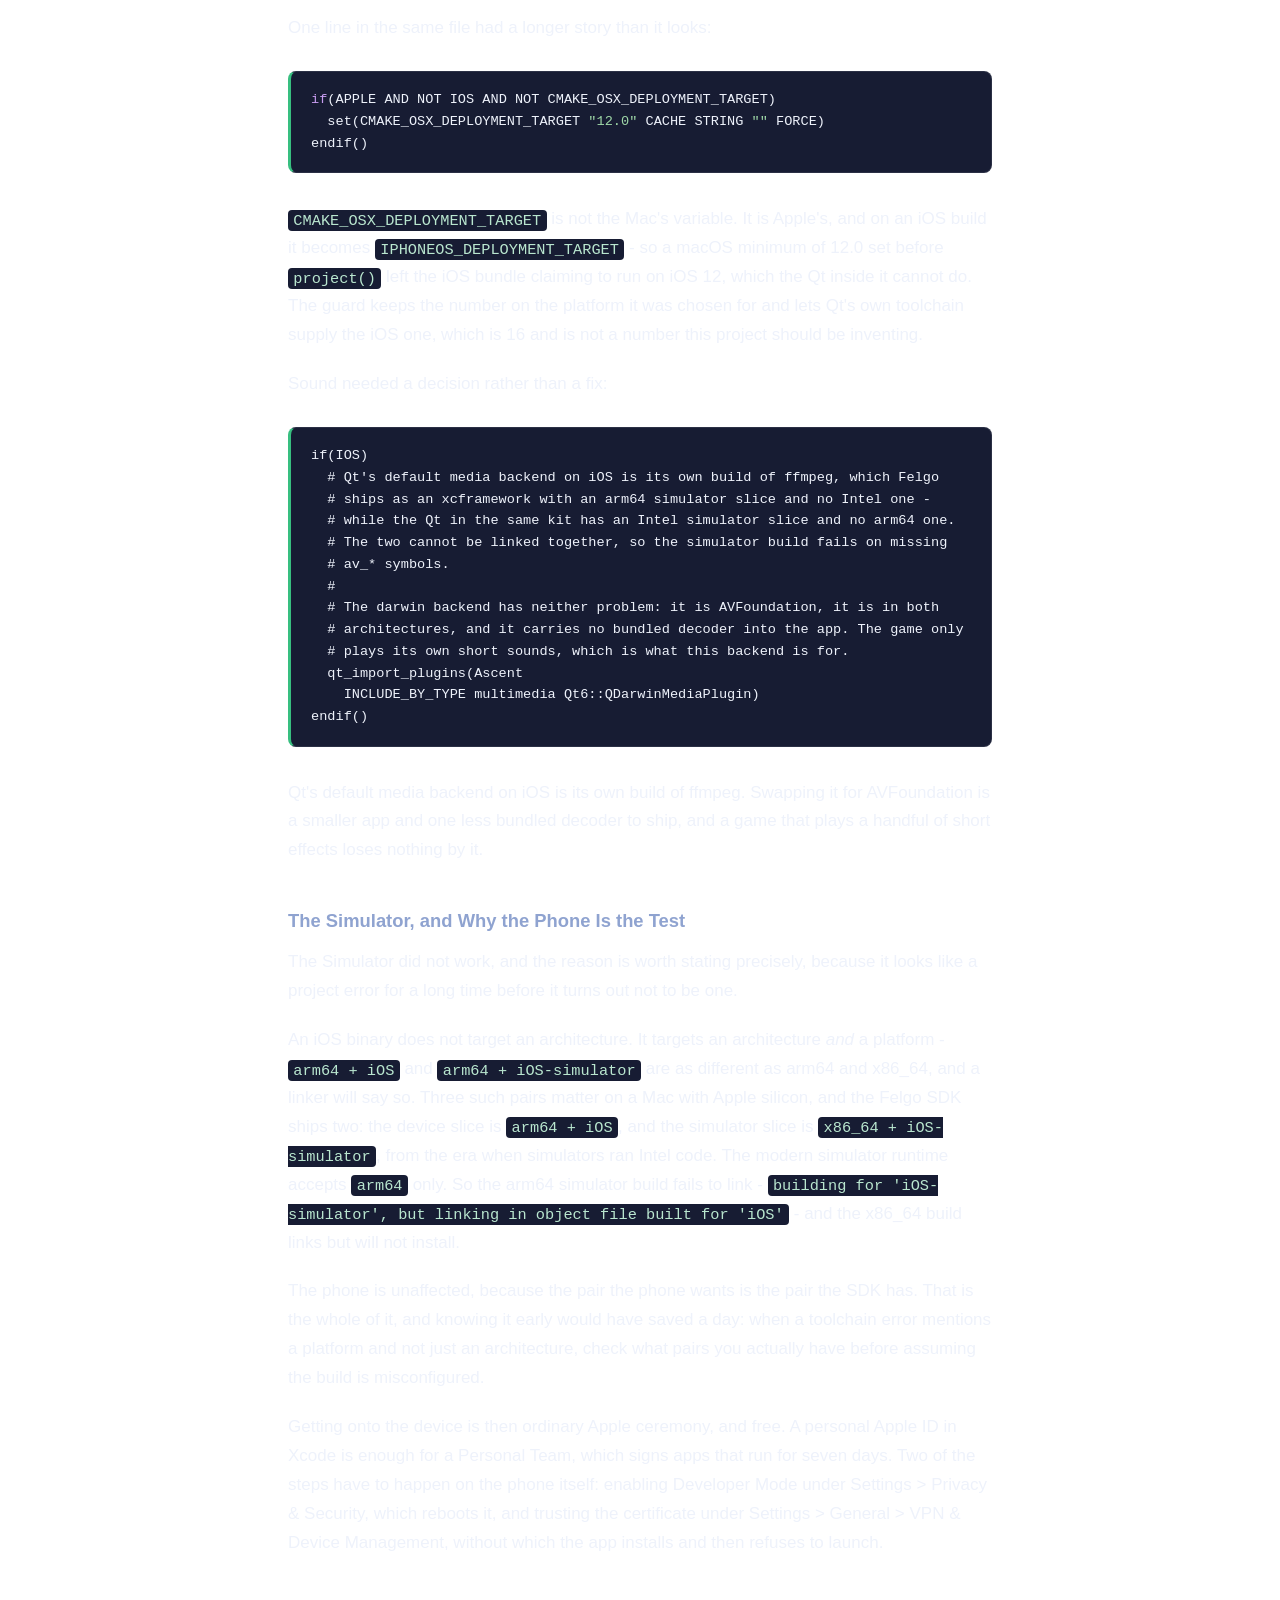
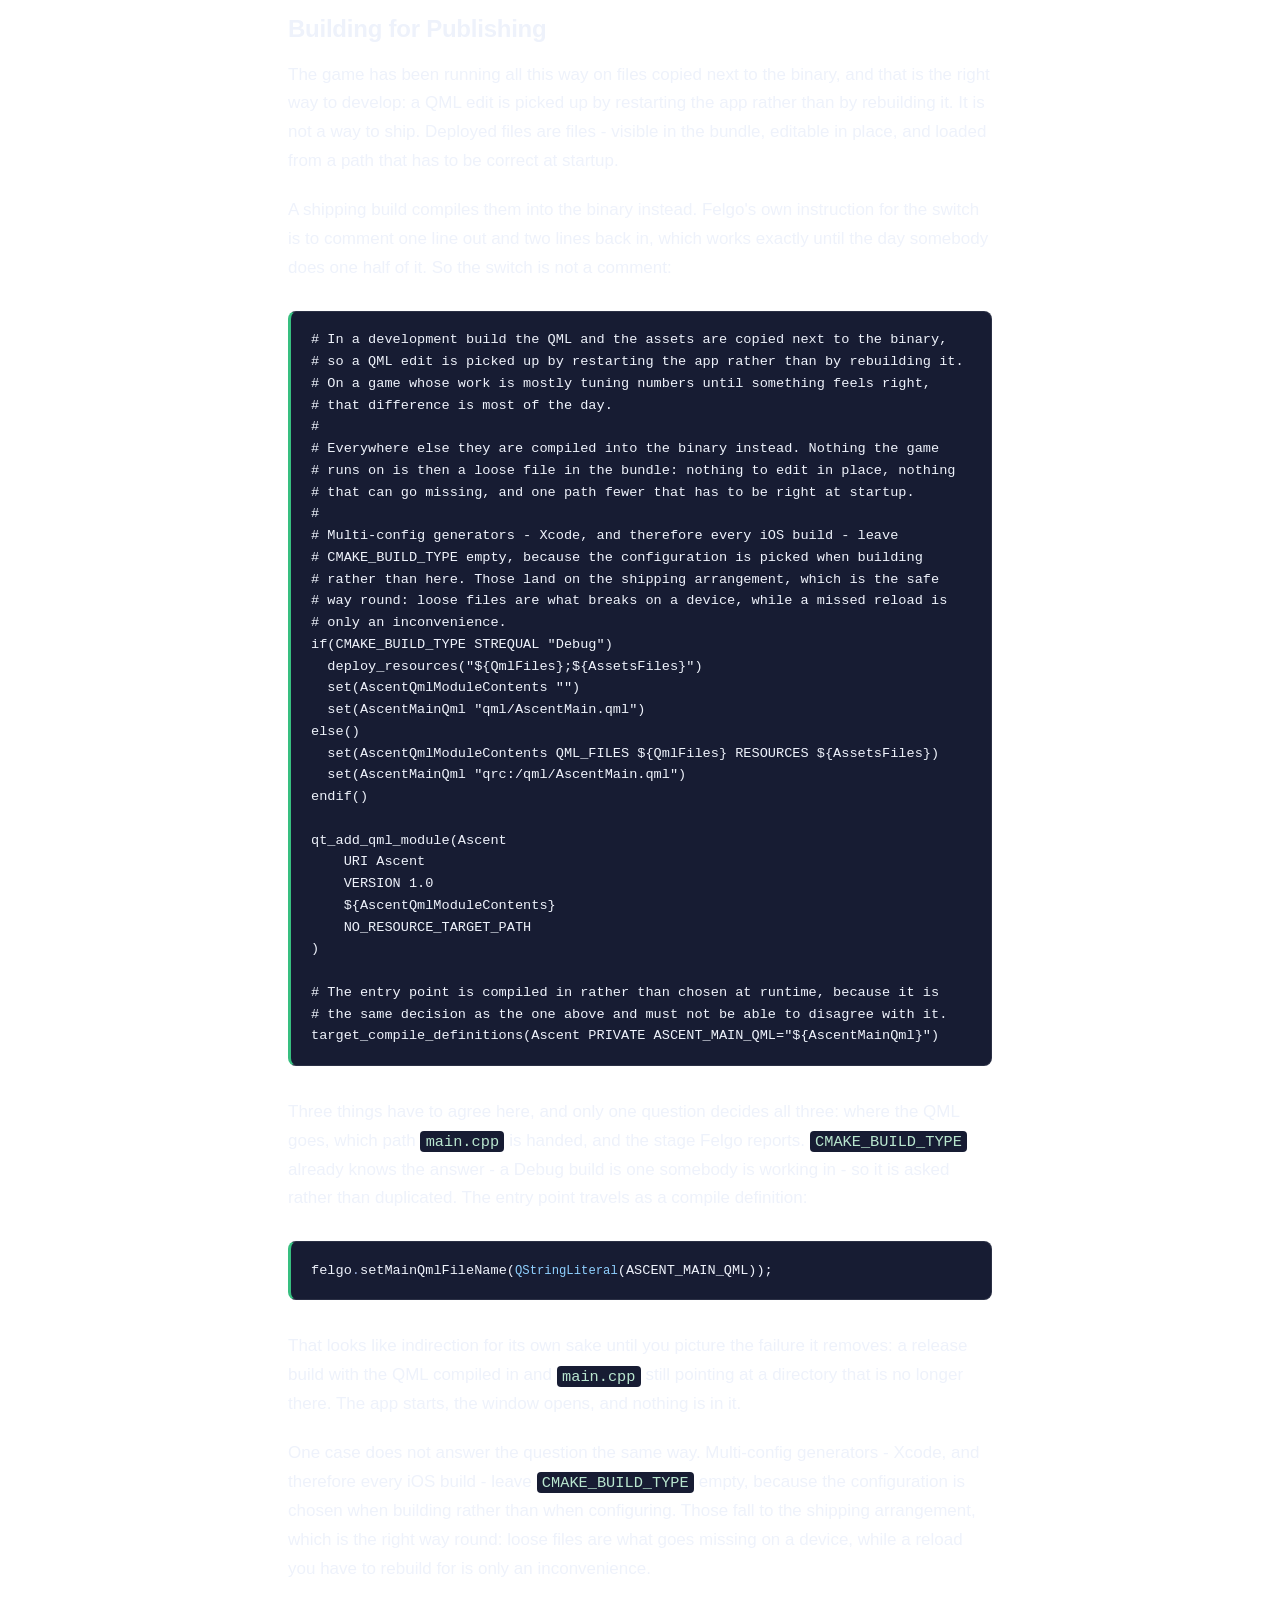
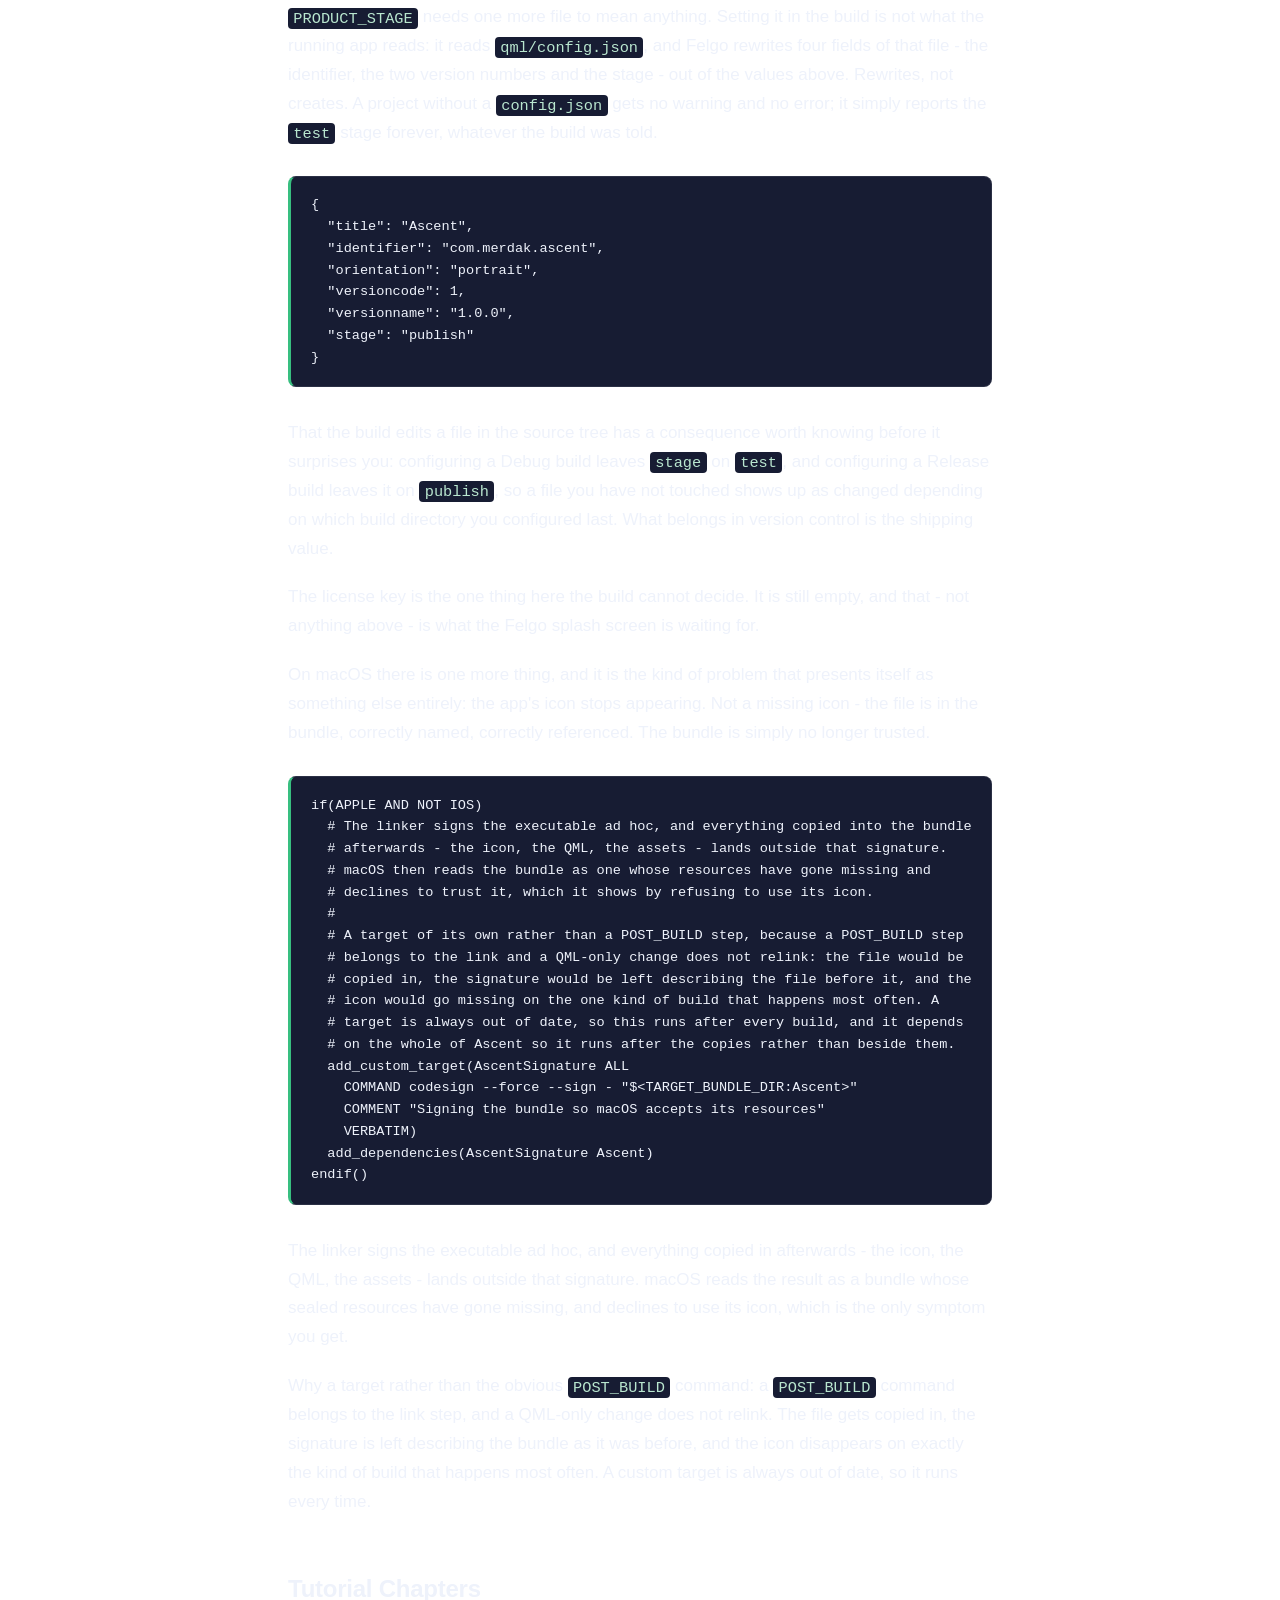
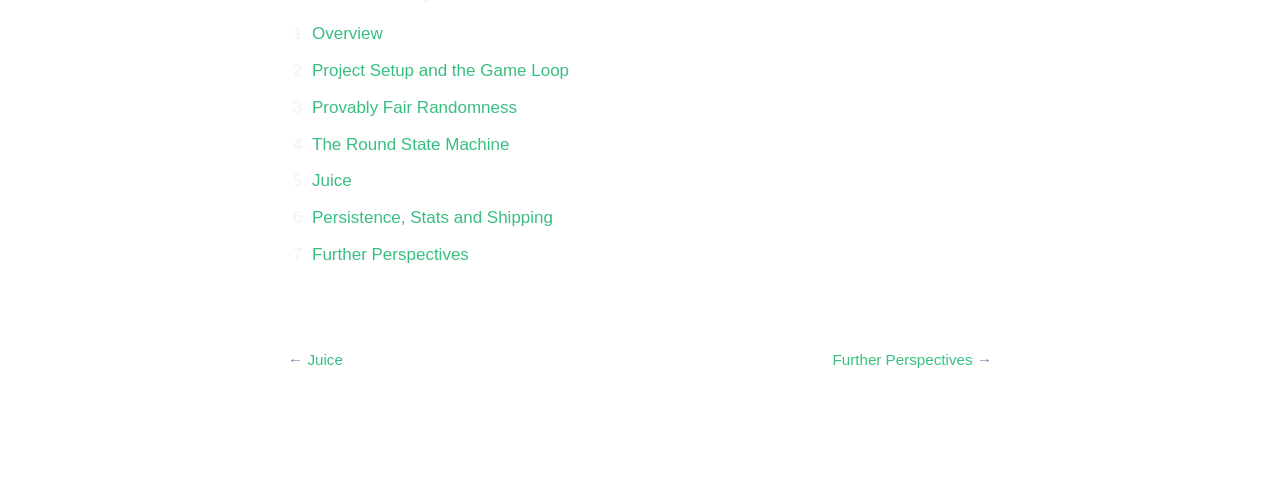
==== commit 40e8b67d: "Made the publish stage reach the running app" ====
--- a/doc/html/ascent-shipping.html
+++ b/doc/html/ascent-shipping.html
@@ -237,7 +237,17 @@
 <pre class="cpp" translate="no">felgo<span class="operator">.</span>setMainQmlFileName(<span class="type">QStringLiteral</span>(ASCENT_MAIN_QML));</pre>
 <p>That looks like indirection for its own sake until you picture the failure it removes: a release build with the QML compiled in and <code translate="no">main.cpp</code> still pointing at a directory that is no longer there. The app starts, the window opens, and nothing is in it.</p>
 <p>One case does not answer the question the same way. Multi-config generators - Xcode, and therefore every iOS build - leave <code translate="no">CMAKE_BUILD_TYPE</code> empty, because the configuration is chosen when building rather than when configuring. Those fall to the shipping arrangement, which is the right way round: loose files are what goes missing on a device, while a reload you have to rebuild for is only an inconvenience.</p>
-<p>Two things this does not do. The license key is still empty, and that is what the Felgo splash screen is waiting for rather than anything in the build. And <code translate="no">PRODUCT_STAGE</code> reaches the running app only through <code translate="no">qml/config.json</code>, a file this project does not have - Felgo rewrites that file when it is present rather than creating one, so a game with no <code translate="no">config.json</code> reports the <code translate="no">test</code> stage whatever the build says. Adding one means adding a tracked file that the build edits behind you every time you configure, which is a trade worth making deliberately rather than by default.</p>
+<p><code translate="no">PRODUCT_STAGE</code> needs one more file to mean anything. Setting it in the build is not what the running app reads: it reads <code translate="no">qml/config.json</code>, and Felgo rewrites four fields of that file - the identifier, the two version numbers and the stage - out of the values above. Rewrites, not creates. A project without a <code translate="no">config.json</code> gets no warning and no error; it simply reports the <code translate="no">test</code> stage forever, whatever the build was told.</p>
+<pre class="cpp" translate="no">{
+  &quot;title&quot;: &quot;Ascent&quot;,
+  &quot;identifier&quot;: &quot;com.merdak.ascent&quot;,
+  &quot;orientation&quot;: &quot;portrait&quot;,
+  &quot;versioncode&quot;: 1,
+  &quot;versionname&quot;: &quot;1.0.0&quot;,
+  &quot;stage&quot;: &quot;publish&quot;
+}</pre>
+<p>That the build edits a file in the source tree has a consequence worth knowing before it surprises you: configuring a Debug build leaves <code translate="no">stage</code> on <code translate="no">test</code>, and configuring a Release build leaves it on <code translate="no">publish</code>, so a file you have not touched shows up as changed depending on which build directory you configured last. What belongs in version control is the shipping value.</p>
+<p>The license key is the one thing here the build cannot decide. It is still empty, and that - not anything above - is what the Felgo splash screen is waiting for.</p>
 <p>On macOS there is one more thing, and it is the kind of problem that presents itself as something else entirely: the app's icon stops appearing. Not a missing icon - the file is in the bundle, correctly named, correctly referenced. The bundle is simply no longer trusted.</p>
 <pre class="cpp" translate="no">if(APPLE AND NOT IOS)
   # The linker signs the executable ad hoc, and everything copied into the bundle
